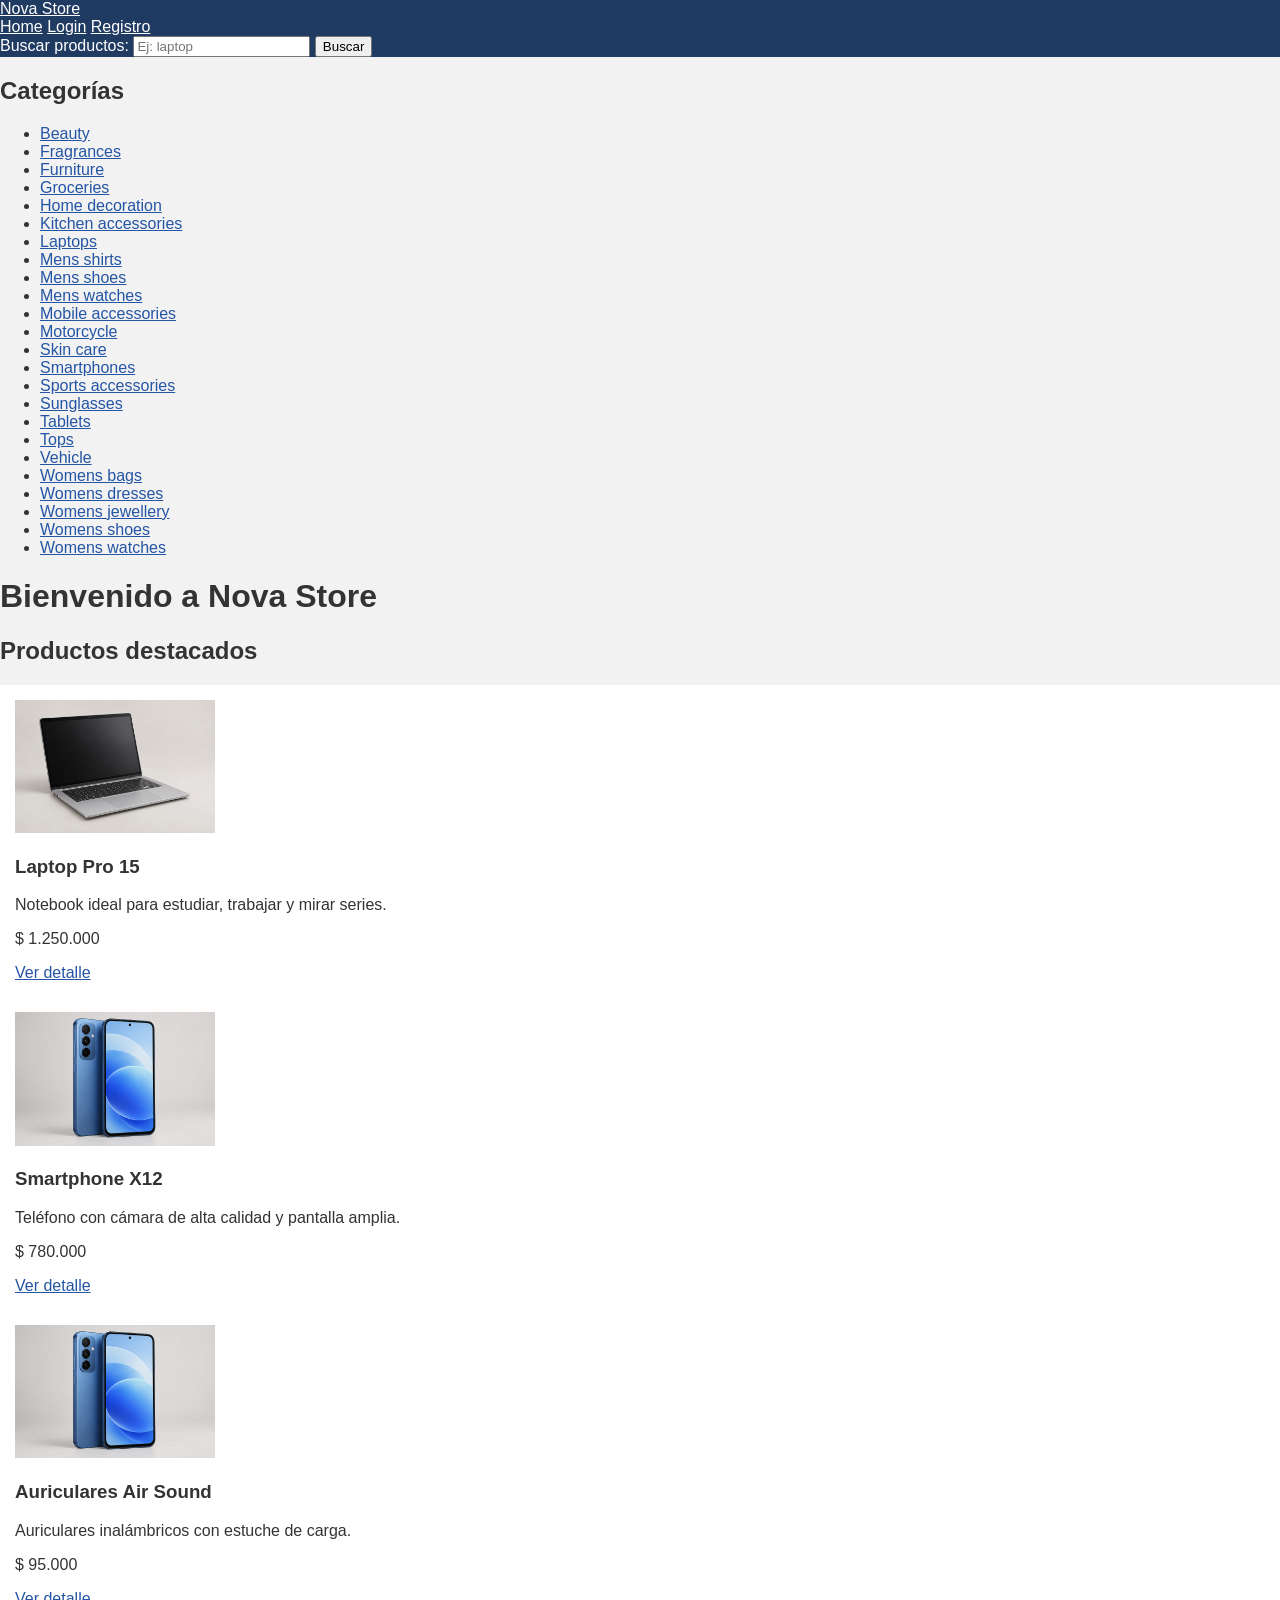
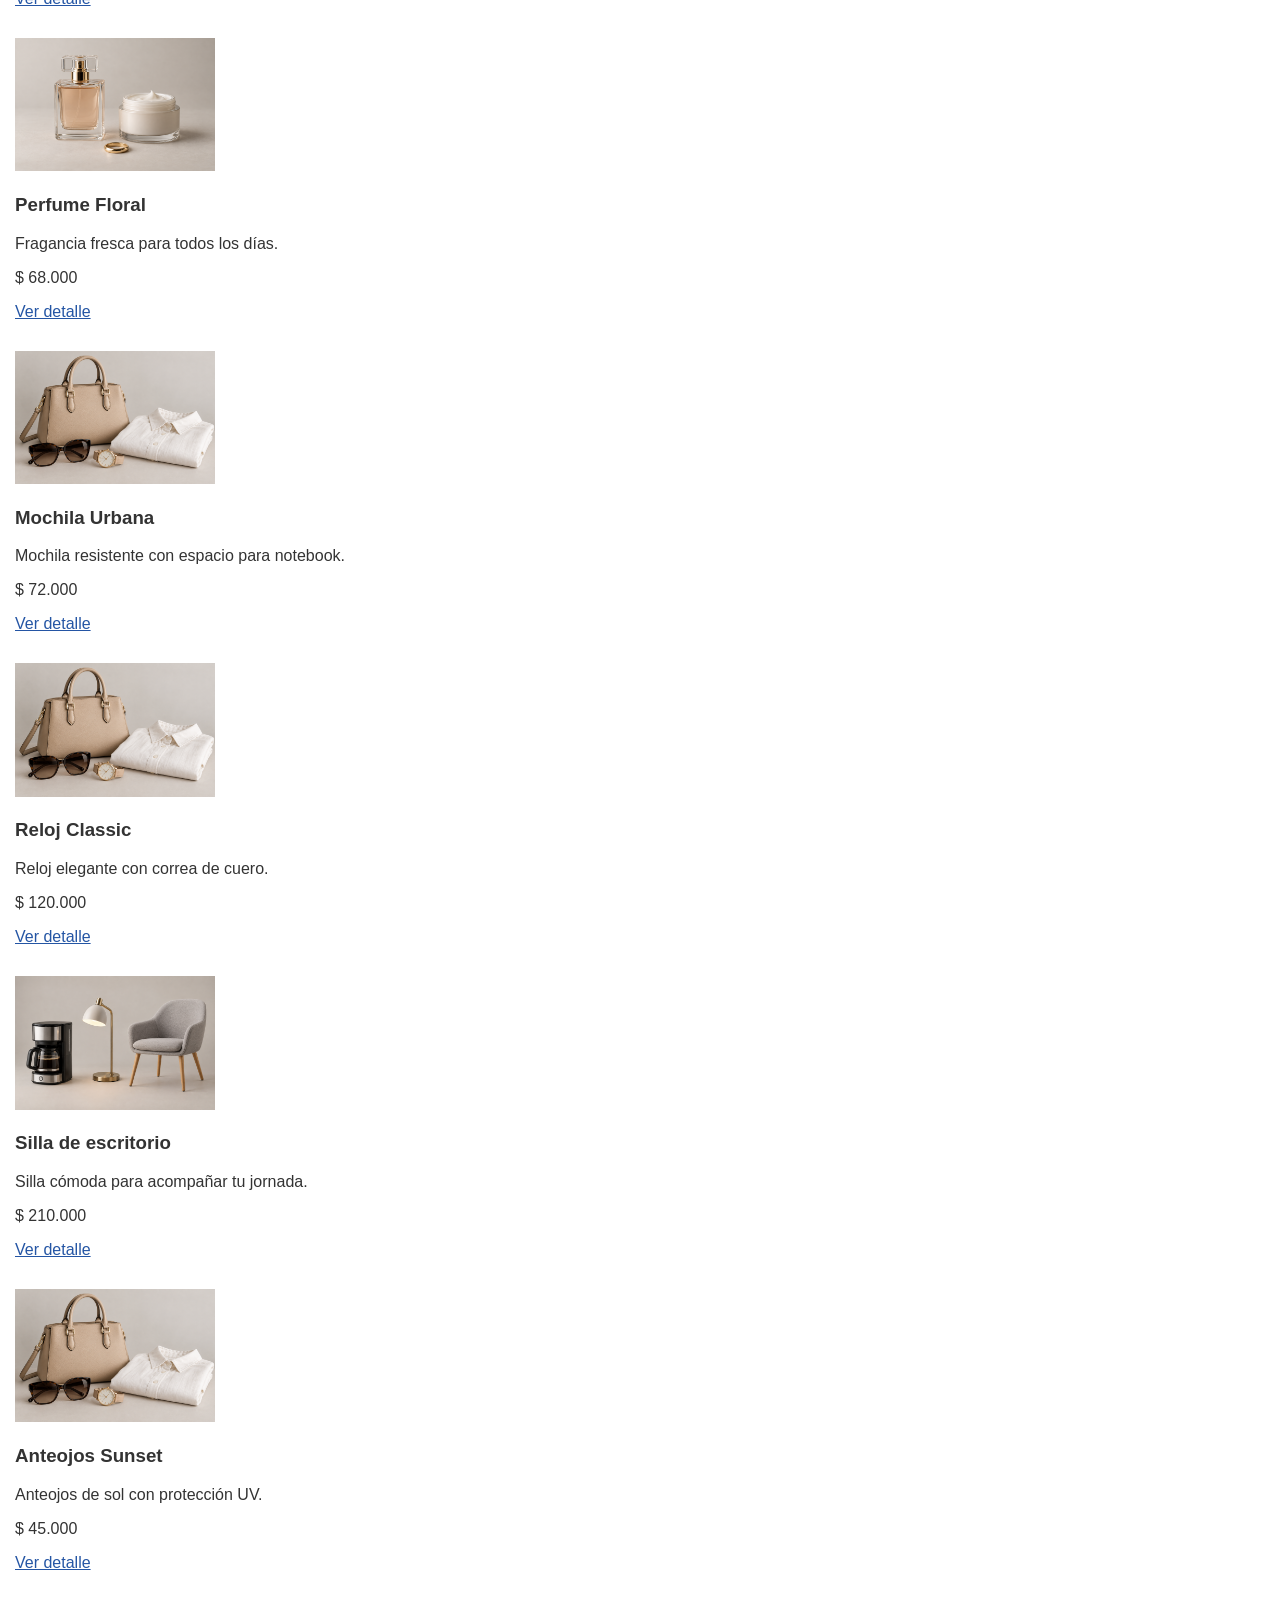
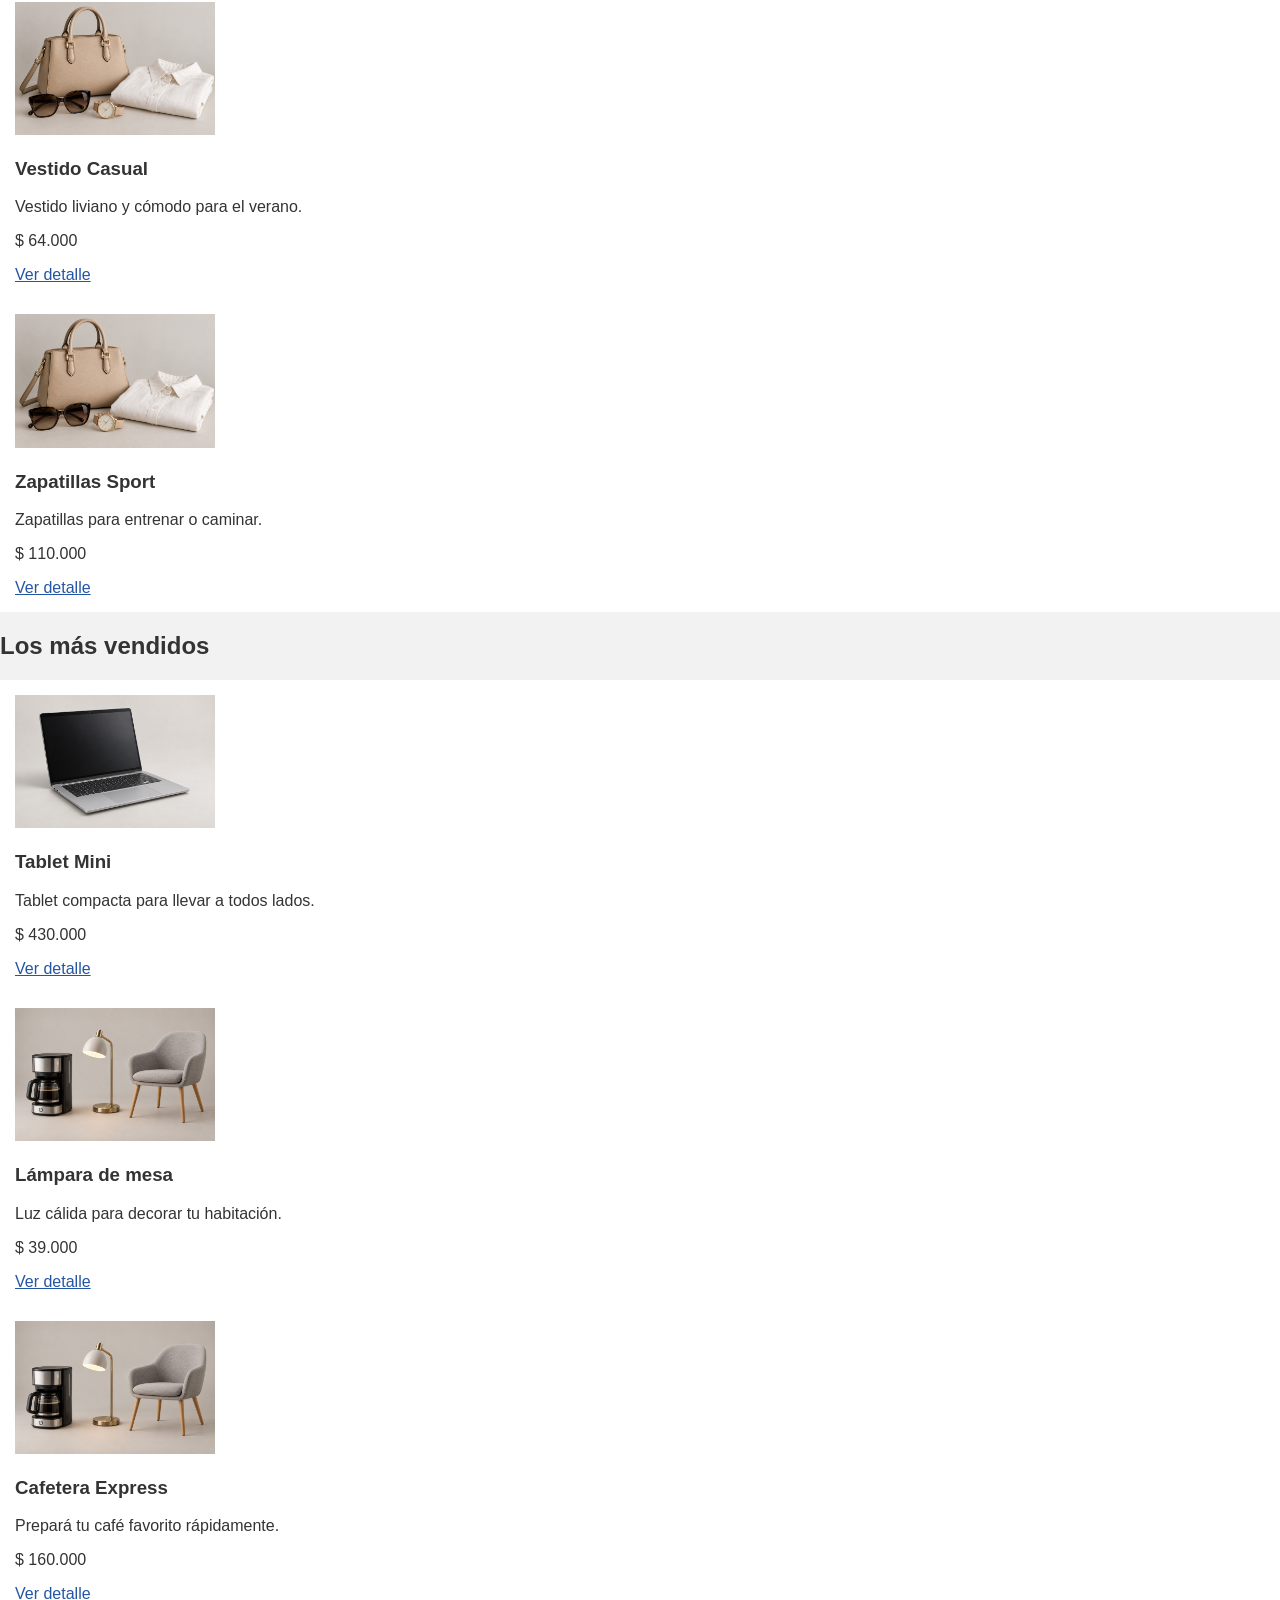
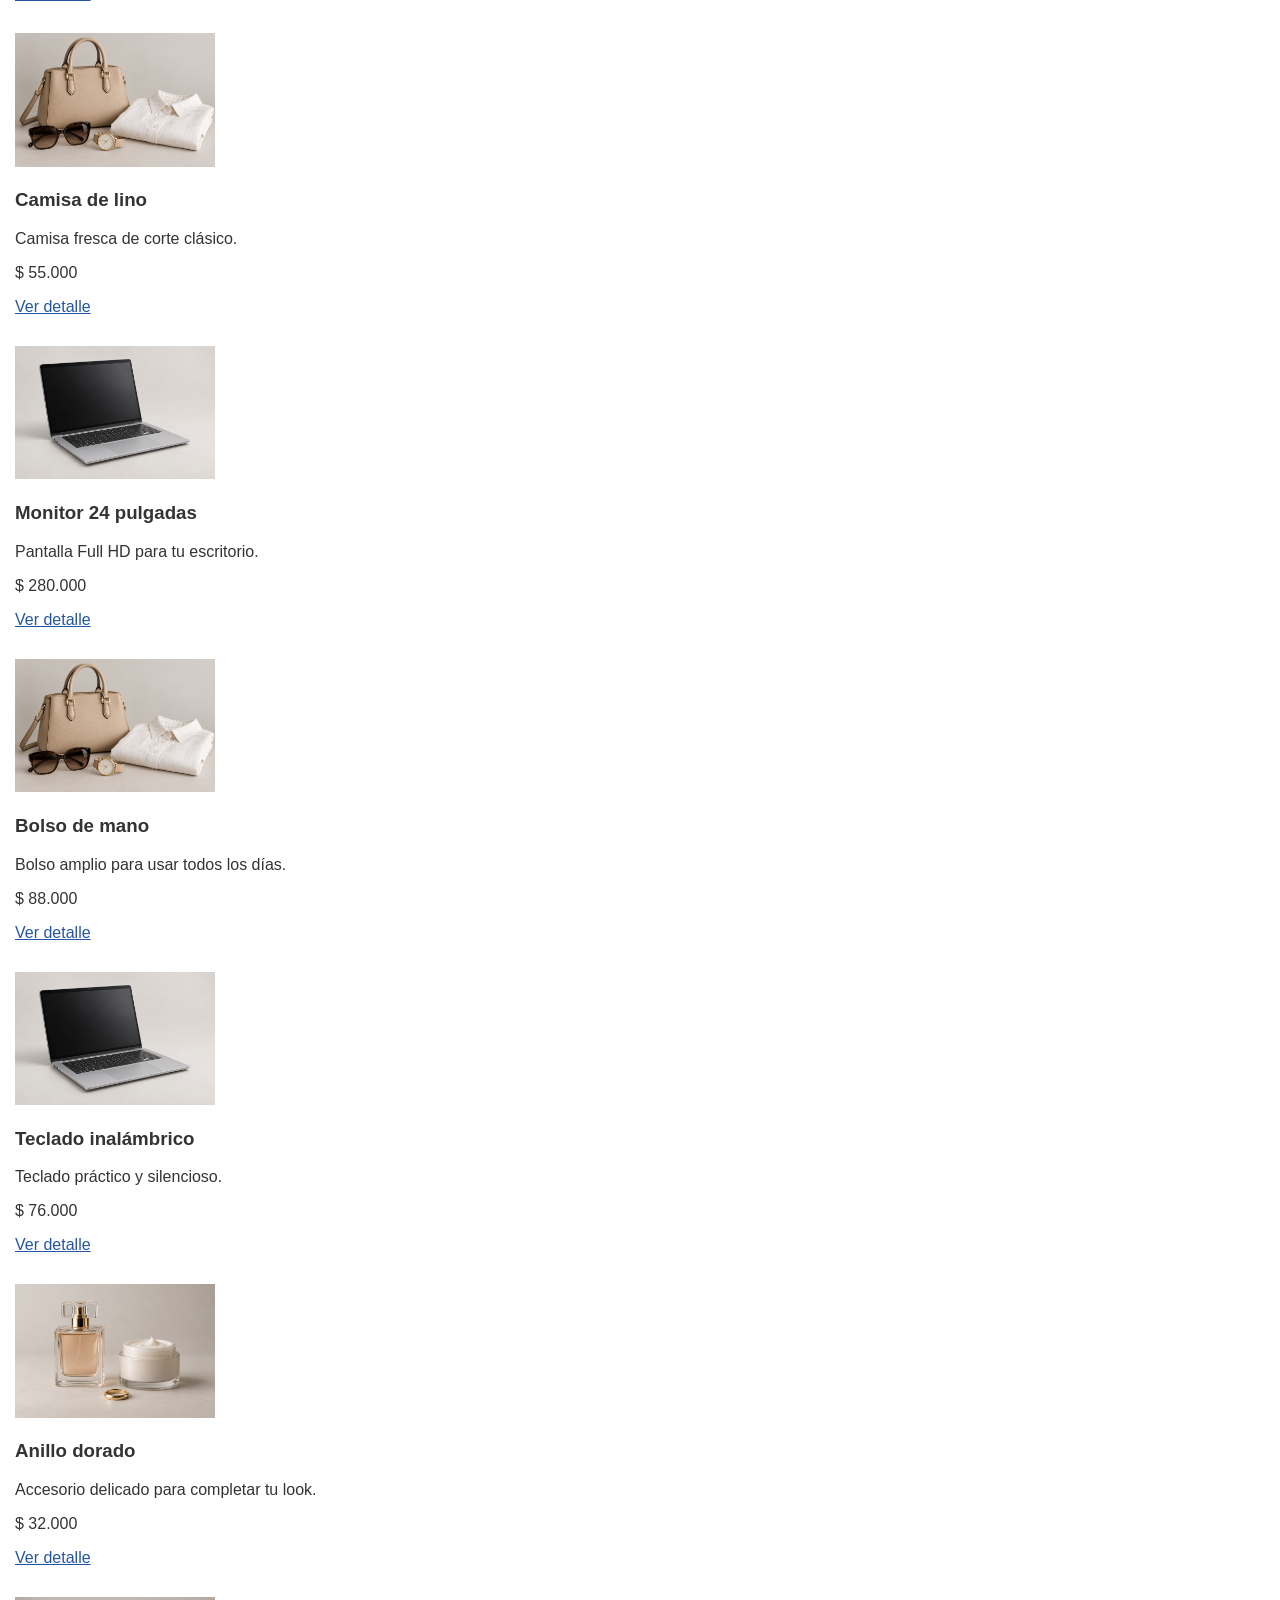
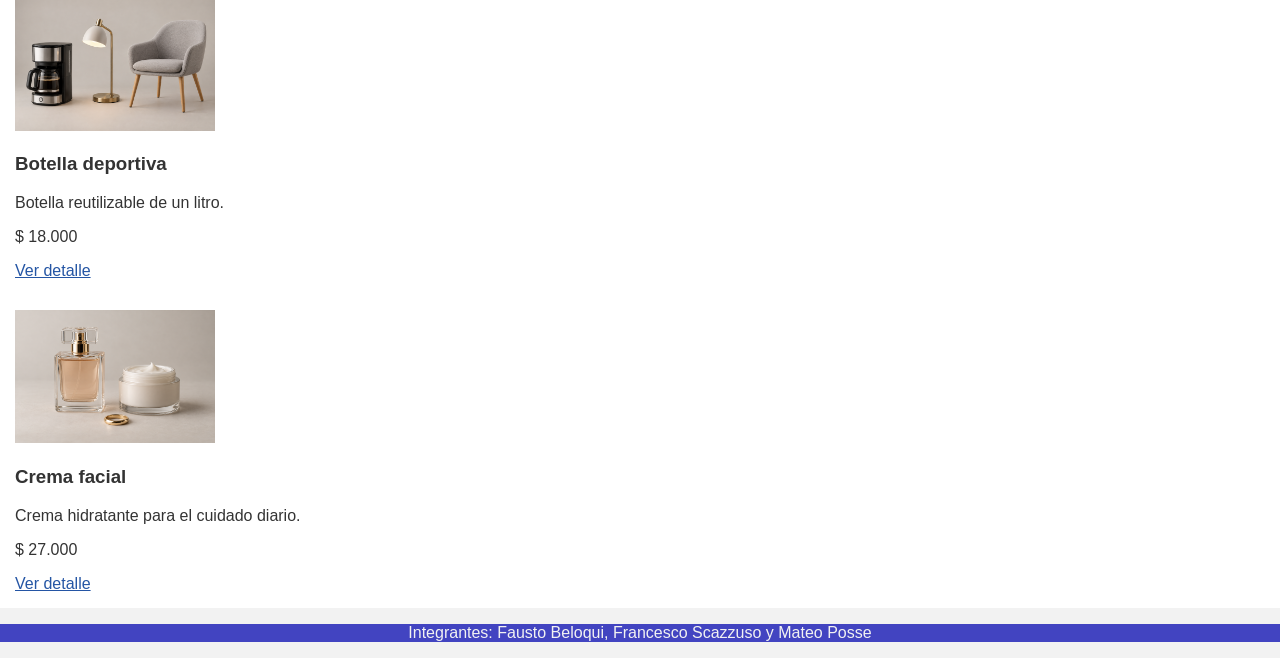
==== WEB/index.html @ adc484f3 "Arregle los footer que estaban mal redactados" ====
<!DOCTYPE html>
<html lang="es">

<head>
    <meta charset="UTF-8">
    <meta name="viewport" content="width=device-width, initial-scale=1.0">
    <link rel="stylesheet" href="../style.css">
    <title>Nova Store - Inicio</title>
</head>

<body>
    <header>
        <a href="index.html">Nova Store</a>

        <nav>
            <a href="index.html">Home</a>
            <a href="login.html">Login</a>
            <a href="register.html">Registro</a>
        </nav>

        <form action="search-results.html" method="get">
            <label for="buscador">Buscar productos:</label>
            <input type="text" id="buscador" name="busqueda" placeholder="Ej: laptop">
            <button type="submit">Buscar</button>
        </form>
    </header>

    <nav>
        <h2>Categorías</h2>
        <ul>
            <li><a href="category.html">Beauty</a></li>
            <li><a href="category.html">Fragrances</a></li>
            <li><a href="category.html">Furniture</a></li>
            <li><a href="category.html">Groceries</a></li>
            <li><a href="category.html">Home decoration</a></li>
            <li><a href="category.html">Kitchen accessories</a></li>
            <li><a href="category.html">Laptops</a></li>
            <li><a href="category.html">Mens shirts</a></li>
            <li><a href="category.html">Mens shoes</a></li>
            <li><a href="category.html">Mens watches</a></li>
            <li><a href="category.html">Mobile accessories</a></li>
            <li><a href="category.html">Motorcycle</a></li>
            <li><a href="category.html">Skin care</a></li>
            <li><a href="category.html">Smartphones</a></li>
            <li><a href="category.html">Sports accessories</a></li>
            <li><a href="category.html">Sunglasses</a></li>
            <li><a href="category.html">Tablets</a></li>
            <li><a href="category.html">Tops</a></li>
            <li><a href="category.html">Vehicle</a></li>
            <li><a href="category.html">Womens bags</a></li>
            <li><a href="category.html">Womens dresses</a></li>
            <li><a href="category.html">Womens jewellery</a></li>
            <li><a href="category.html">Womens shoes</a></li>
            <li><a href="category.html">Womens watches</a></li>
        </ul>
    </nav>

    <main>
        <h1>Bienvenido a Nova Store</h1>

        <section class="productos">
            <h2>Productos destacados</h2>

            <article>
                <img src="images/laptop.png" alt="Laptop plateada">
                <h3>Laptop Pro 15</h3>
                <p>Notebook ideal para estudiar, trabajar y mirar series.</p>
                <p>$ 1.250.000</p>
                <a href="product.html">Ver detalle</a>
            </article>
            <article>
                <img src="images/smartphone.png" alt="Smartphone azul">
                <h3>Smartphone X12</h3>
                <p>Teléfono con cámara de alta calidad y pantalla amplia.</p>
                <p>$ 780.000</p>
                <a href="product.html">Ver detalle</a>
            </article>
            <article>
                <img src="images/smartphone.png" alt="Auriculares inalámbricos">
                <h3>Auriculares Air Sound</h3>
                <p>Auriculares inalámbricos con estuche de carga.</p>
                <p>$ 95.000</p>
                <a href="product.html">Ver detalle</a>
            </article>
            <article>
                <img src="images/belleza.png" alt="Frasco de perfume">
                <h3>Perfume Floral</h3>
                <p>Fragancia fresca para todos los días.</p>
                <p>$ 68.000</p>
                <a href="product.html">Ver detalle</a>
            </article>
            <article>
                <img src="images/moda.png" alt="Mochila verde">
                <h3>Mochila Urbana</h3>
                <p>Mochila resistente con espacio para notebook.</p>
                <p>$ 72.000</p>
                <a href="product.html">Ver detalle</a>
            </article>
            <article>
                <img src="images/moda.png" alt="Reloj de pulsera">
                <h3>Reloj Classic</h3>
                <p>Reloj elegante con correa de cuero.</p>
                <p>$ 120.000</p>
                <a href="product.html">Ver detalle</a>
            </article>
            <article>
                <img src="images/hogar.png" alt="Silla de escritorio">
                <h3>Silla de escritorio</h3>
                <p>Silla cómoda para acompañar tu jornada.</p>
                <p>$ 210.000</p>
                <a href="product.html">Ver detalle</a>
            </article>
            <article>
                <img src="images/moda.png" alt="Anteojos de sol">
                <h3>Anteojos Sunset</h3>
                <p>Anteojos de sol con protección UV.</p>
                <p>$ 45.000</p>
                <a href="product.html">Ver detalle</a>
            </article>
            <article>
                <img src="images/moda.png" alt="Vestido violeta">
                <h3>Vestido Casual</h3>
                <p>Vestido liviano y cómodo para el verano.</p>
                <p>$ 64.000</p>
                <a href="product.html">Ver detalle</a>
            </article>
            <article>
                <img src="images/moda.png" alt="Zapatillas deportivas">
                <h3>Zapatillas Sport</h3>
                <p>Zapatillas para entrenar o caminar.</p>
                <p>$ 110.000</p>
                <a href="product.html">Ver detalle</a>
            </article>
        </section>

        <section class="productos">
            <h2>Los más vendidos</h2>

            <article><img src="images/laptop.png" alt="Tablet">
                <h3>Tablet Mini</h3>
                <p>Tablet compacta para llevar a todos lados.</p>
                <p>$ 430.000</p><a href="product.html">Ver detalle</a>
            </article>
            <article><img src="images/hogar.png" alt="Lámpara">
                <h3>Lámpara de mesa</h3>
                <p>Luz cálida para decorar tu habitación.</p>
                <p>$ 39.000</p><a href="product.html">Ver detalle</a>
            </article>
            <article><img src="images/hogar.png" alt="Cafetera">
                <h3>Cafetera Express</h3>
                <p>Prepará tu café favorito rápidamente.</p>
                <p>$ 160.000</p><a href="product.html">Ver detalle</a>
            </article>
            <article><img src="images/moda.png" alt="Camisa">
                <h3>Camisa de lino</h3>
                <p>Camisa fresca de corte clásico.</p>
                <p>$ 55.000</p><a href="product.html">Ver detalle</a>
            </article>
            <article><img src="images/laptop.png" alt="Monitor">
                <h3>Monitor 24 pulgadas</h3>
                <p>Pantalla Full HD para tu escritorio.</p>
                <p>$ 280.000</p><a href="product.html">Ver detalle</a>
            </article>
            <article><img src="images/moda.png" alt="Bolso">
                <h3>Bolso de mano</h3>
                <p>Bolso amplio para usar todos los días.</p>
                <p>$ 88.000</p><a href="product.html">Ver detalle</a>
            </article>
            <article><img src="images/laptop.png" alt="Teclado">
                <h3>Teclado inalámbrico</h3>
                <p>Teclado práctico y silencioso.</p>
                <p>$ 76.000</p><a href="product.html">Ver detalle</a>
            </article>
            <article><img src="images/belleza.png" alt="Anillo">
                <h3>Anillo dorado</h3>
                <p>Accesorio delicado para completar tu look.</p>
                <p>$ 32.000</p><a href="product.html">Ver detalle</a>
            </article>
            <article><img src="images/hogar.png" alt="Botella deportiva">
                <h3>Botella deportiva</h3>
                <p>Botella reutilizable de un litro.</p>
                <p>$ 18.000</p><a href="product.html">Ver detalle</a>
            </article>
            <article><img src="images/belleza.png" alt="Crema facial">
                <h3>Crema facial</h3>
                <p>Crema hidratante para el cuidado diario.</p>
                <p>$ 27.000</p><a href="product.html">Ver detalle</a>
            </article>
        </section>
    </main>

    <footer>
        <p>Integrantes: Fausto Beloqui, Francesco Scazzuso y Mateo Posse</p>
    </footer>
</body>

</html>
---- style.css ----
body {
    font-family: Arial, sans-serif;
    background-color: #f2f2f2;
    color: #333;
    margin: 0;
}


header {
    background-color: #203b62;
    color: white;
}

header a {
    color: white;
}

a {
    color: #2455a4;
}


article {
    background-color: white;
    padding: 15px;
}

img {
    width: 200px;
    max-width: 100%;
}


footer {
    background-color: #4244c1;
    text-align: center;
    color: #f2f2f2;
}
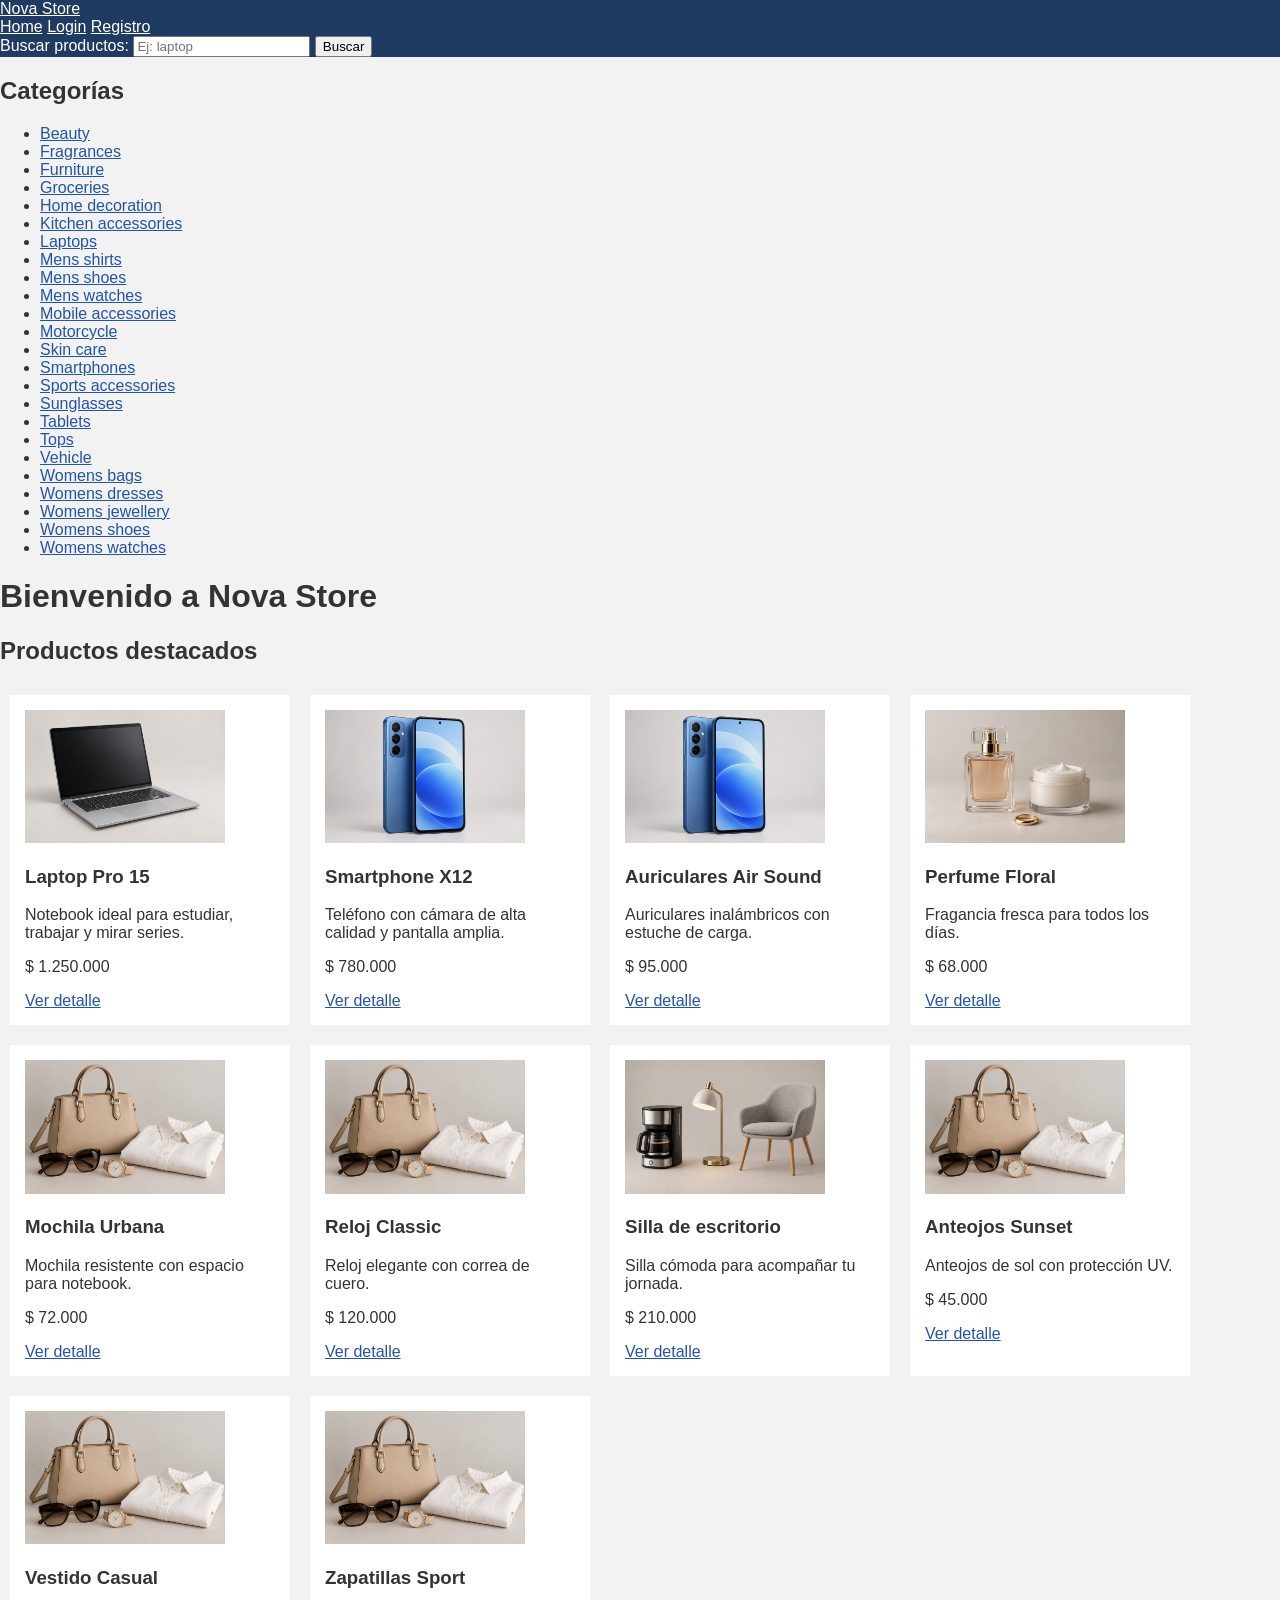
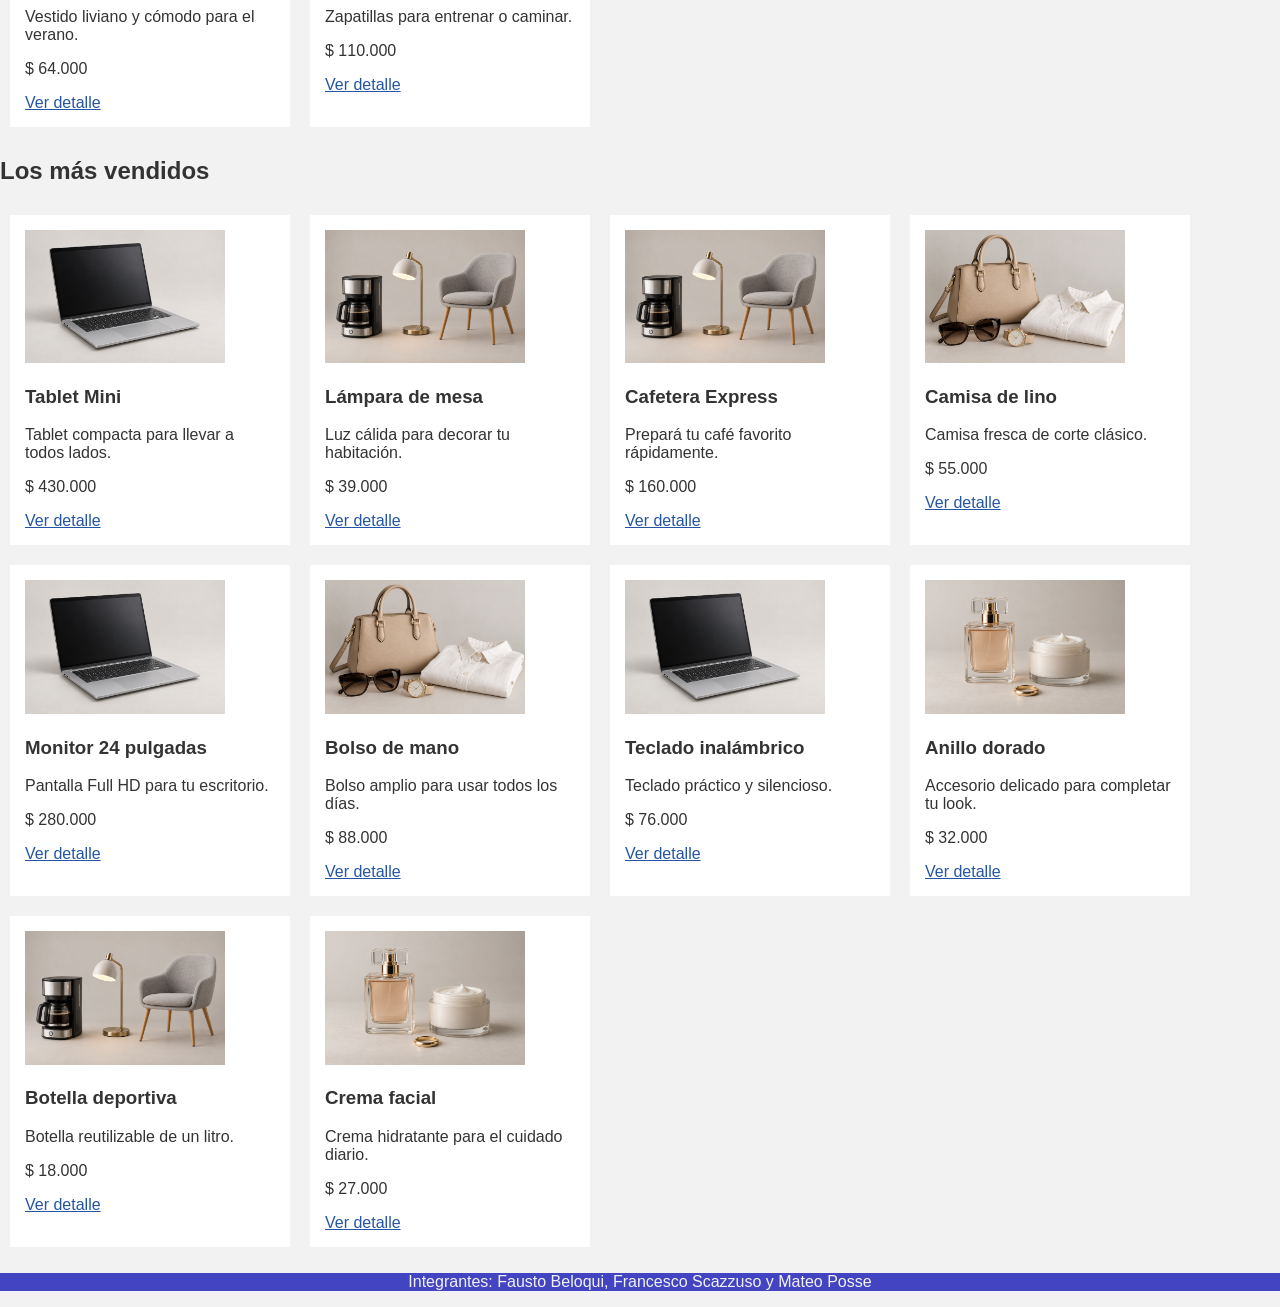
==== commit 278e1ae5: "Muevo los titulos afuera de las cajas" ====
--- a/WEB/index.html
+++ b/WEB/index.html
@@ -58,9 +58,8 @@
     <main>
         <h1>Bienvenido a Nova Store</h1>
 
+        <h2>Productos destacados</h2>
         <section class="productos">
-            <h2>Productos destacados</h2>
-
             <article>
                 <img src="images/laptop.png" alt="Laptop plateada">
                 <h3>Laptop Pro 15</h3>
@@ -133,9 +132,8 @@
             </article>
         </section>
 
+        <h2>Los más vendidos</h2>
         <section class="productos">
-            <h2>Los más vendidos</h2>
-
             <article><img src="images/laptop.png" alt="Tablet">
                 <h3>Tablet Mini</h3>
                 <p>Tablet compacta para llevar a todos lados.</p>
--- a/style.css
+++ b/style.css
@@ -37,3 +37,14 @@
     text-align: center;
     color: #f2f2f2;
 }
+
+.productos {
+    display: flex;
+    flex-wrap: wrap;
+}
+
+.productos article {
+    width: 250px;
+    margin: 10px;
+    padding: 15px;
+}
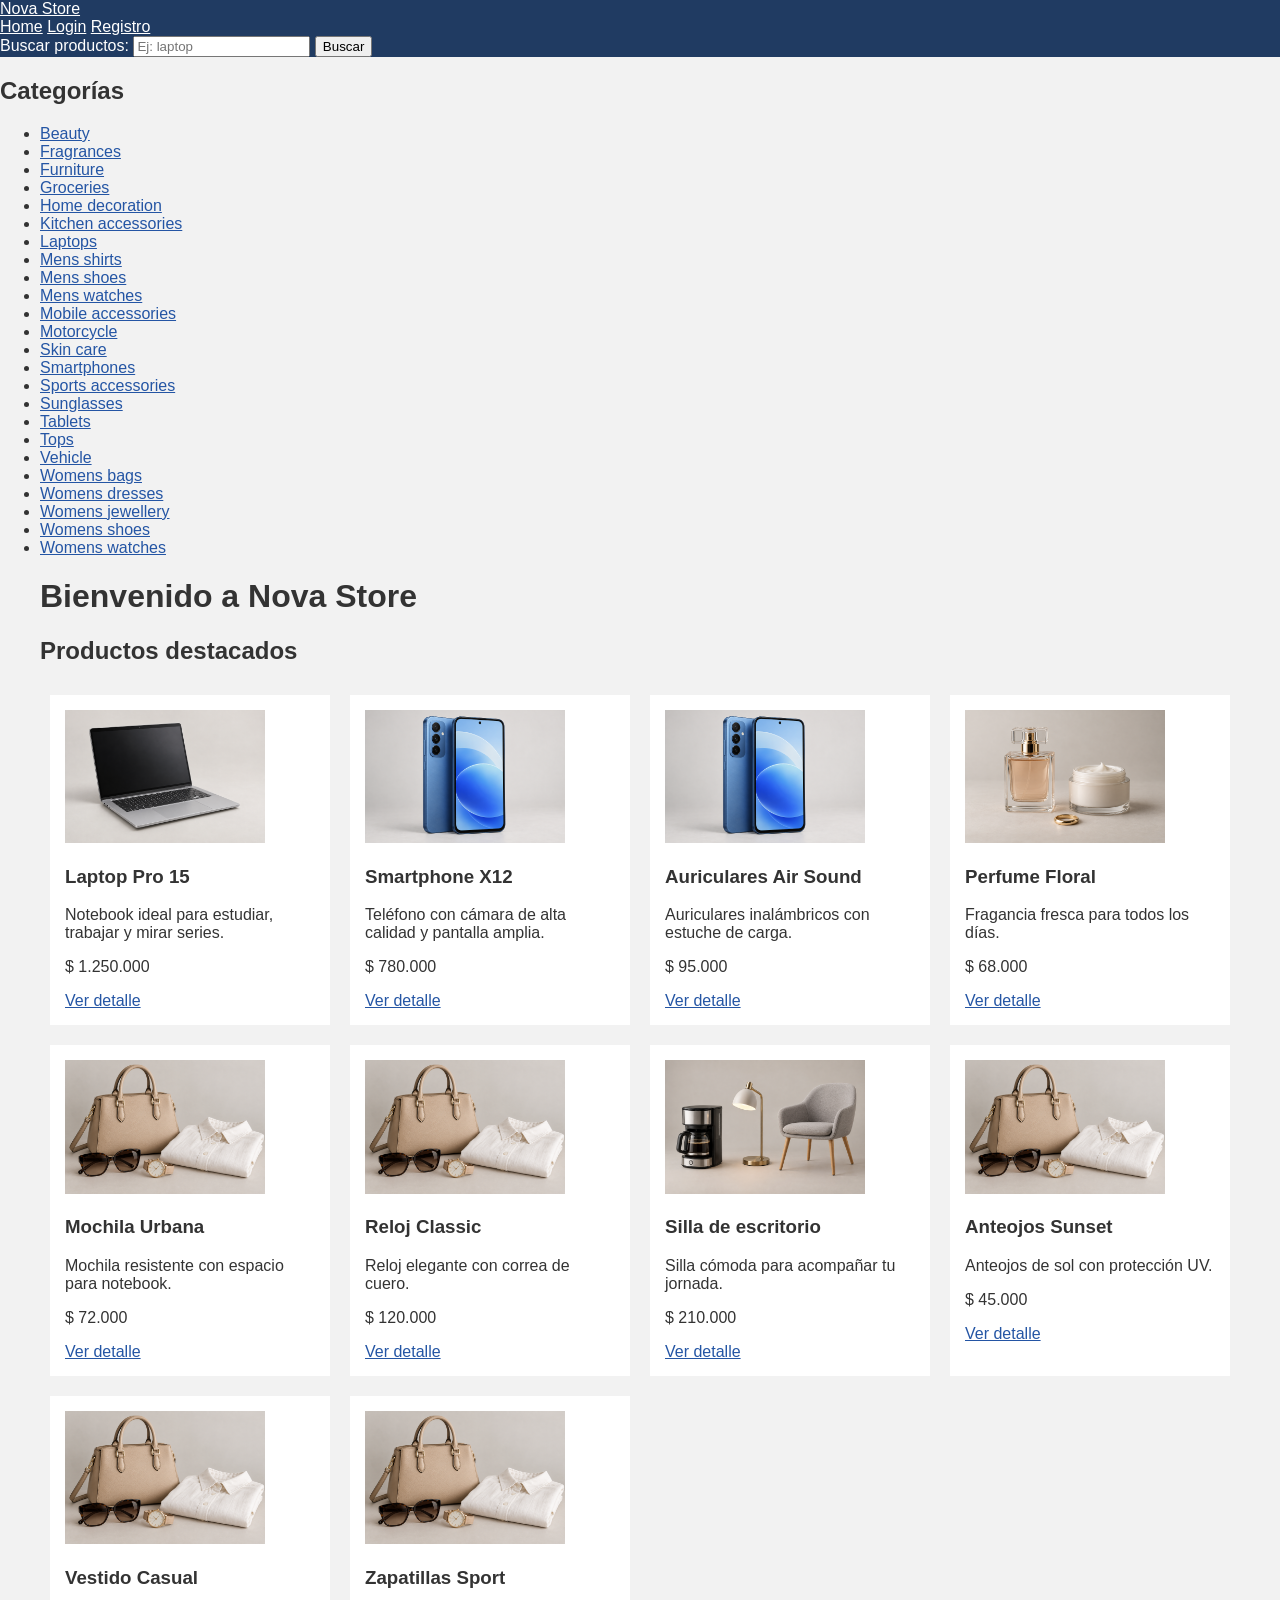
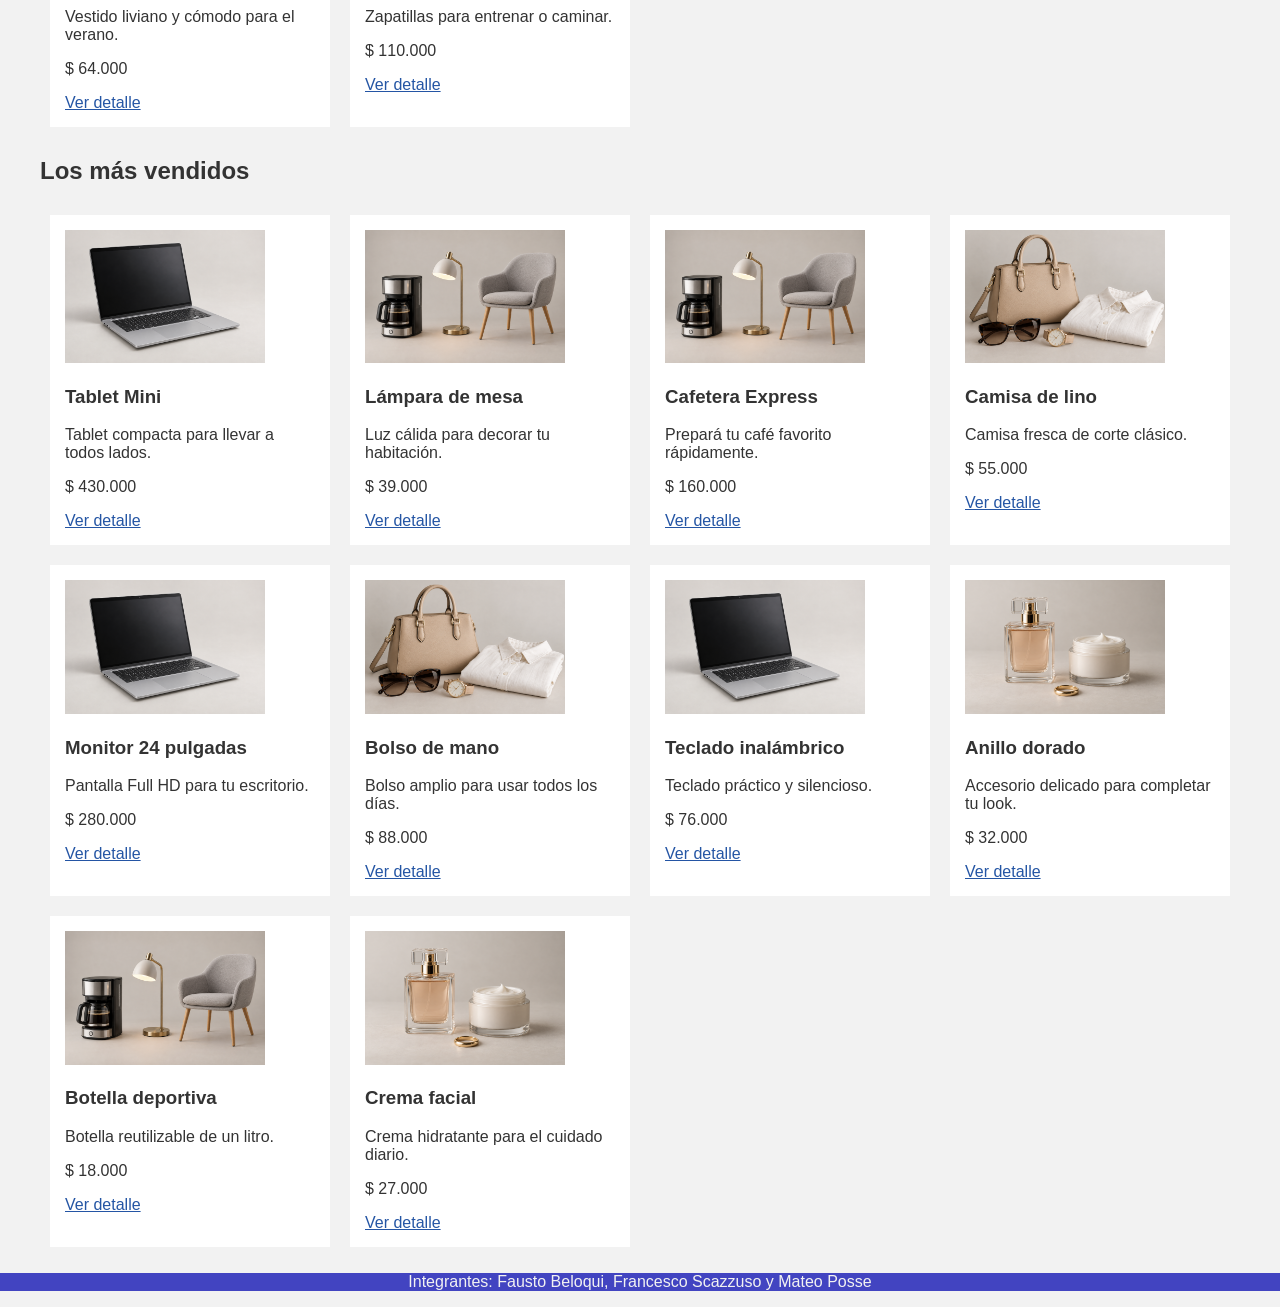
==== commit c51e3fcb: "Actualizo estilos y contenido de la tienda" ====
--- a/WEB/index.html
+++ b/WEB/index.html
@@ -4,7 +4,7 @@
 <head>
     <meta charset="UTF-8">
     <meta name="viewport" content="width=device-width, initial-scale=1.0">
-    <link rel="stylesheet" href="../style.css">
+    <link rel="stylesheet" href="style.css">
     <title>Nova Store - Inicio</title>
 </head>
 
@@ -192,4 +192,4 @@
     </footer>
 </body>
 
-</html>+</html>
--- a/WEB/style.css
+++ b/WEB/style.css
@@ -0,0 +1,55 @@
+
+body {
+    font-family: Arial, sans-serif;
+    background-color: #f2f2f2;
+    color: #333;
+    margin: 0;
+}
+
+
+header {
+    background-color: #203b62;
+    color: white;
+}
+
+header a {
+    color: white;
+}
+
+a {
+    color: #2455a4;
+}
+
+
+article {
+    background-color: white;
+    padding: 15px;
+}
+
+img {
+    width: 200px;
+    max-width: 100%;
+}
+
+
+footer {
+    background-color: #4244c1;
+    text-align: center;
+    color: #f2f2f2;
+}
+
+.productos {
+    display: flex;
+    flex-wrap: wrap;
+}
+
+.productos article {
+    width: 250px;
+    margin: 10px;
+    padding: 15px;
+}
+
+main {
+    width: 1200px;
+    margin: auto;
+}
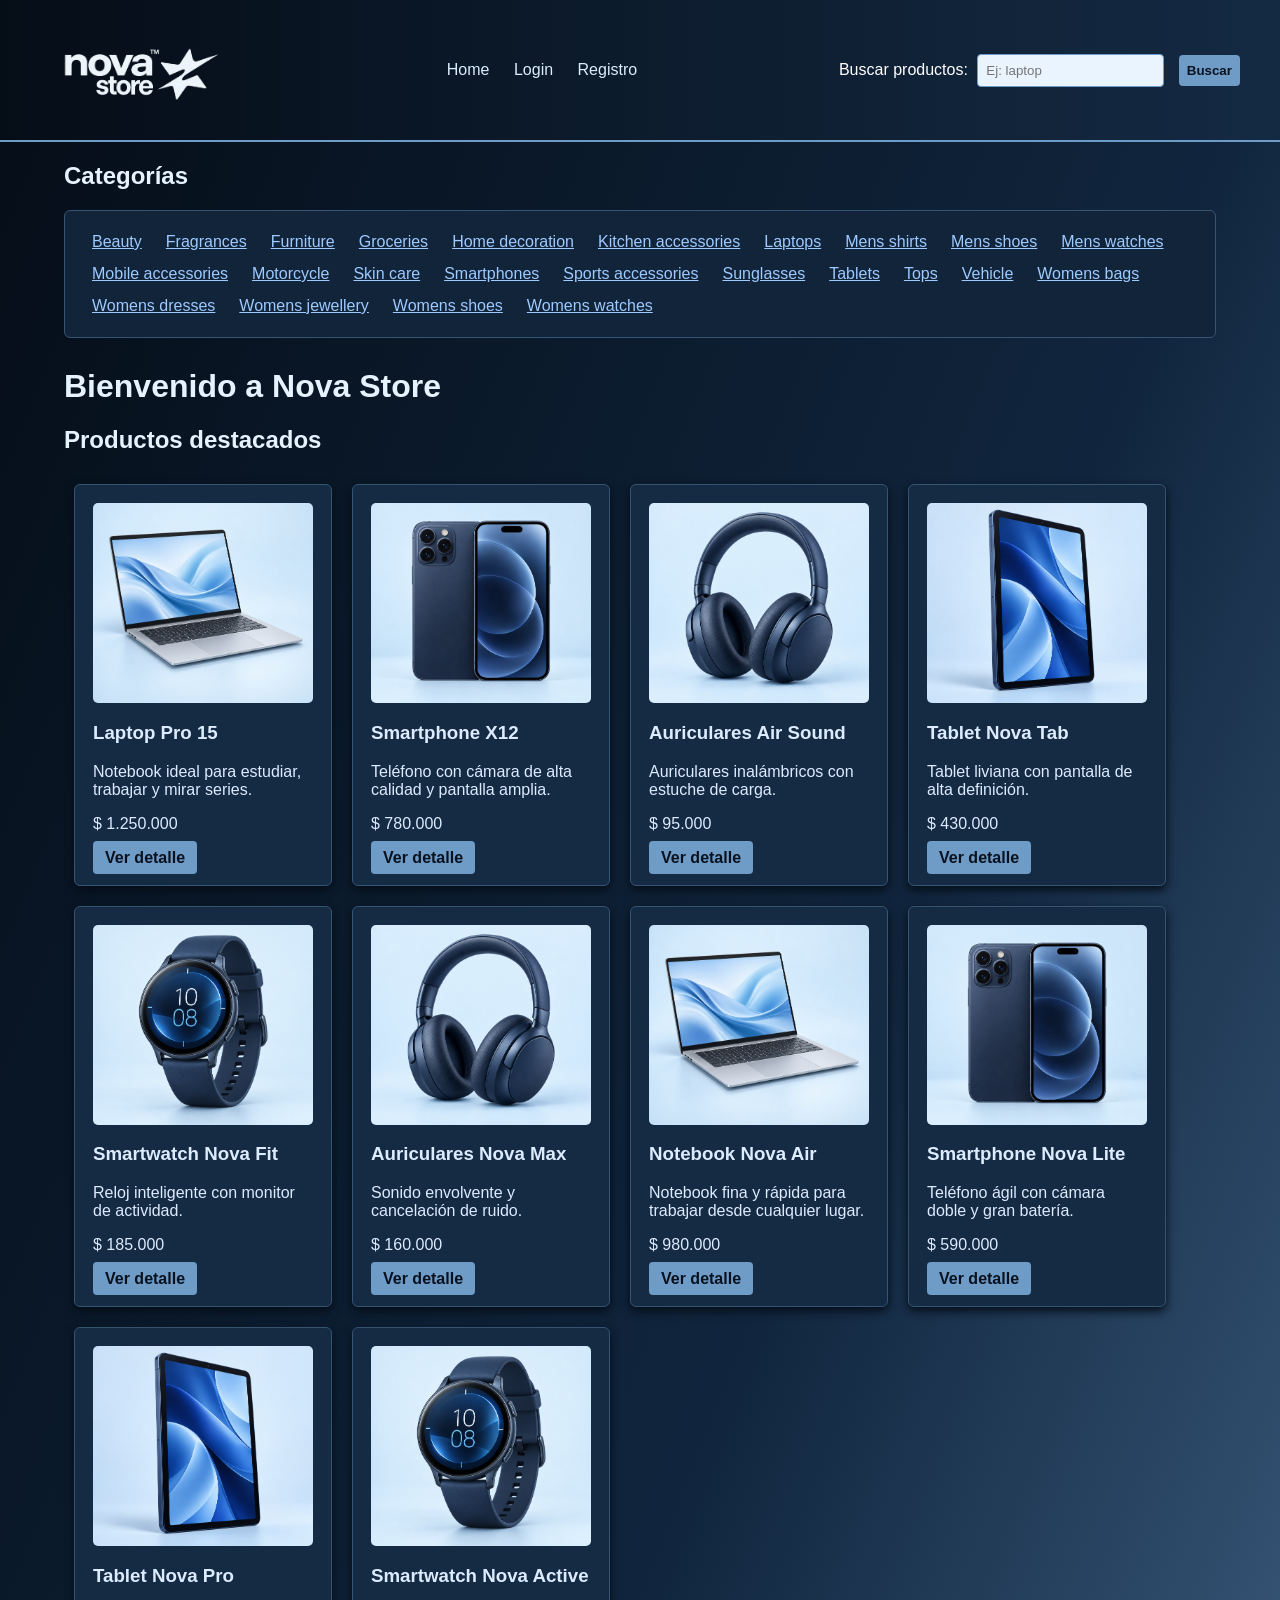
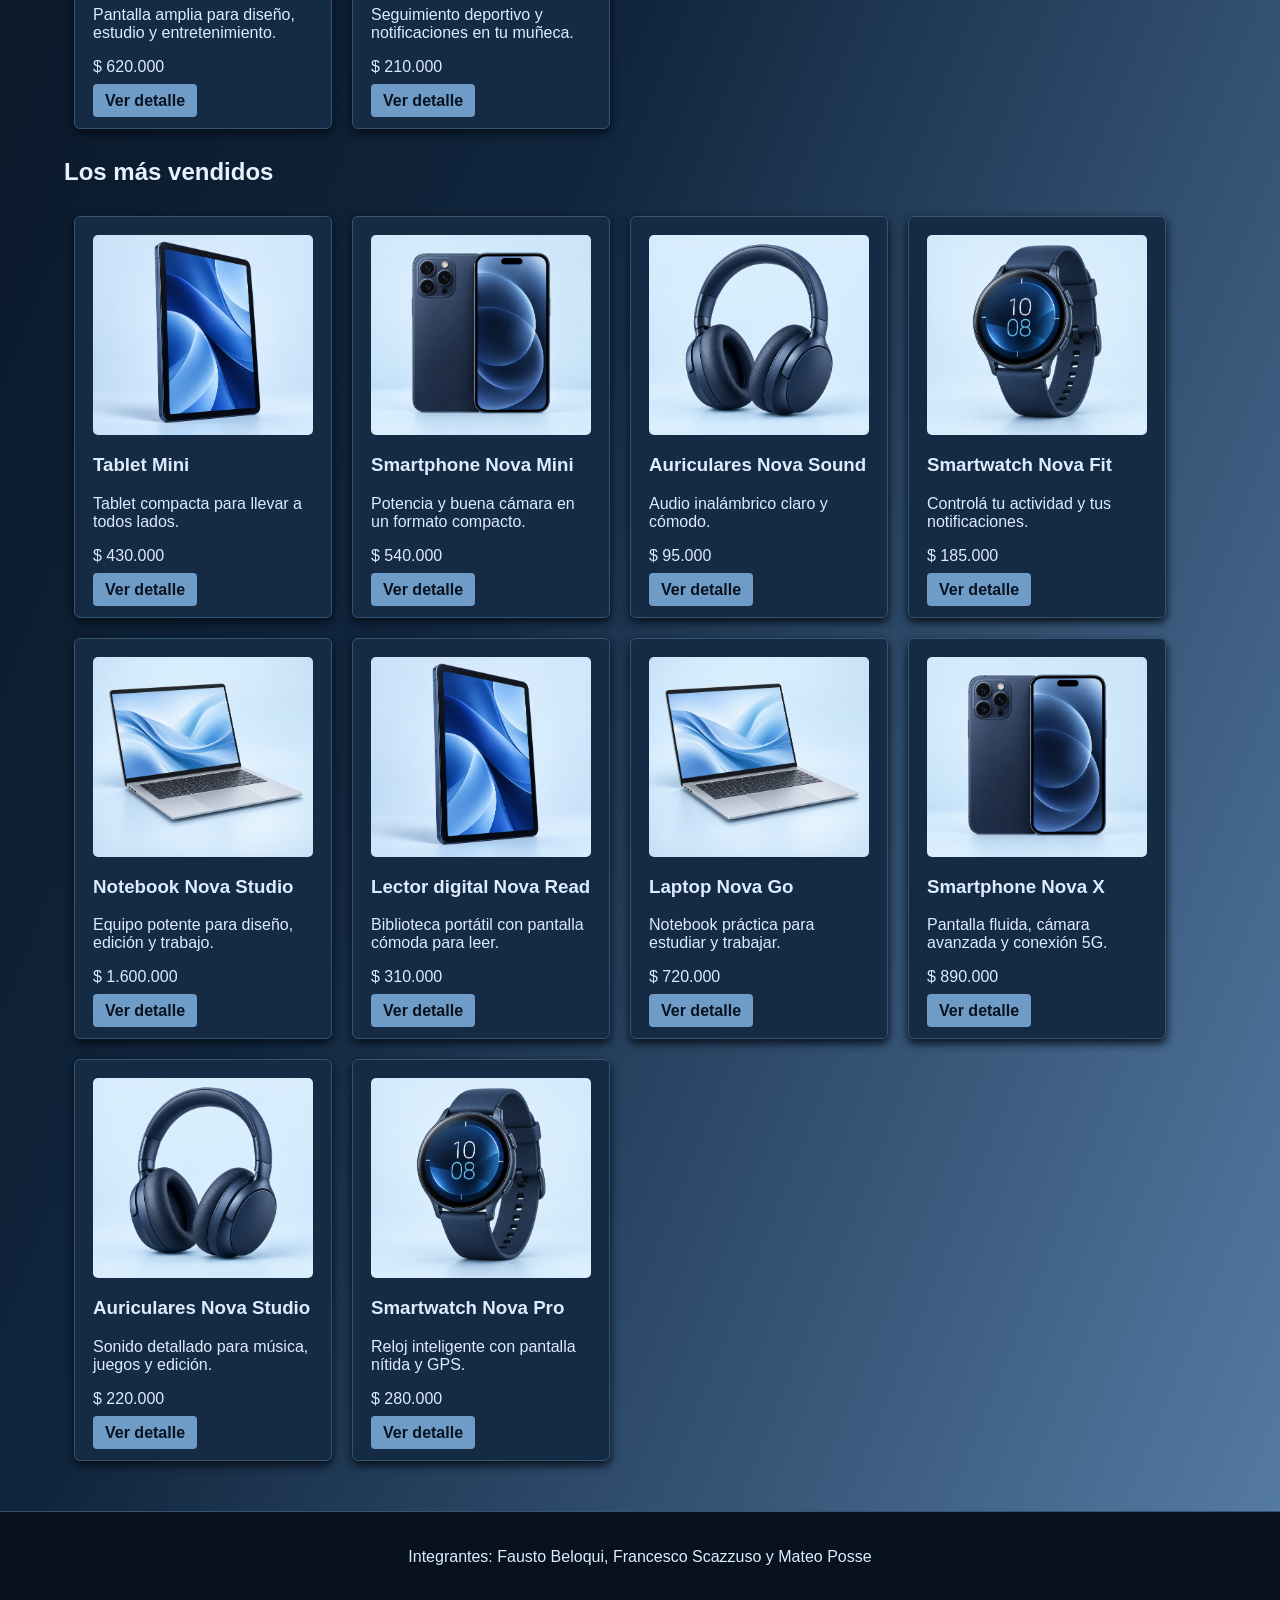
==== commit 02baaaa1: "Nova Store" ====
--- a/WEB/index.html
+++ b/WEB/index.html
@@ -61,128 +61,128 @@
         <h2>Productos destacados</h2>
         <section class="productos">
             <article>
-                <img src="images/laptop.png" alt="Laptop plateada">
+                <img src="images/laptop-nova.png" alt="Laptop plateada">
                 <h3>Laptop Pro 15</h3>
                 <p>Notebook ideal para estudiar, trabajar y mirar series.</p>
                 <p>$ 1.250.000</p>
                 <a href="product.html">Ver detalle</a>
             </article>
             <article>
-                <img src="images/smartphone.png" alt="Smartphone azul">
+                <img src="images/smartphone-nova.png" alt="Smartphone azul">
                 <h3>Smartphone X12</h3>
                 <p>Teléfono con cámara de alta calidad y pantalla amplia.</p>
                 <p>$ 780.000</p>
                 <a href="product.html">Ver detalle</a>
             </article>
             <article>
-                <img src="images/smartphone.png" alt="Auriculares inalámbricos">
+                <img src="images/auriculares-nova.png" alt="Auriculares inalámbricos">
                 <h3>Auriculares Air Sound</h3>
                 <p>Auriculares inalámbricos con estuche de carga.</p>
                 <p>$ 95.000</p>
                 <a href="product.html">Ver detalle</a>
             </article>
             <article>
-                <img src="images/belleza.png" alt="Frasco de perfume">
-                <h3>Perfume Floral</h3>
-                <p>Fragancia fresca para todos los días.</p>
-                <p>$ 68.000</p>
+                <img src="images/tablet-nova.png" alt="Tablet Nova Tab">
+                <h3>Tablet Nova Tab</h3>
+                <p>Tablet liviana con pantalla de alta definición.</p>
+                <p>$ 430.000</p>
                 <a href="product.html">Ver detalle</a>
             </article>
             <article>
-                <img src="images/moda.png" alt="Mochila verde">
-                <h3>Mochila Urbana</h3>
-                <p>Mochila resistente con espacio para notebook.</p>
-                <p>$ 72.000</p>
+                <img src="images/smartwatch-nova.png" alt="Smartwatch Nova Fit">
+                <h3>Smartwatch Nova Fit</h3>
+                <p>Reloj inteligente con monitor de actividad.</p>
+                <p>$ 185.000</p>
                 <a href="product.html">Ver detalle</a>
             </article>
             <article>
-                <img src="images/moda.png" alt="Reloj de pulsera">
-                <h3>Reloj Classic</h3>
-                <p>Reloj elegante con correa de cuero.</p>
-                <p>$ 120.000</p>
+                <img src="images/auriculares-nova.png" alt="Auriculares Nova Max">
+                <h3>Auriculares Nova Max</h3>
+                <p>Sonido envolvente y cancelación de ruido.</p>
+                <p>$ 160.000</p>
                 <a href="product.html">Ver detalle</a>
             </article>
             <article>
-                <img src="images/hogar.png" alt="Silla de escritorio">
-                <h3>Silla de escritorio</h3>
-                <p>Silla cómoda para acompañar tu jornada.</p>
-                <p>$ 210.000</p>
+                <img src="images/laptop-nova.png" alt="Notebook Nova Air">
+                <h3>Notebook Nova Air</h3>
+                <p>Notebook fina y rápida para trabajar desde cualquier lugar.</p>
+                <p>$ 980.000</p>
                 <a href="product.html">Ver detalle</a>
             </article>
             <article>
-                <img src="images/moda.png" alt="Anteojos de sol">
-                <h3>Anteojos Sunset</h3>
-                <p>Anteojos de sol con protección UV.</p>
-                <p>$ 45.000</p>
+                <img src="images/smartphone-nova.png" alt="Smartphone Nova Lite">
+                <h3>Smartphone Nova Lite</h3>
+                <p>Teléfono ágil con cámara doble y gran batería.</p>
+                <p>$ 590.000</p>
                 <a href="product.html">Ver detalle</a>
             </article>
             <article>
-                <img src="images/moda.png" alt="Vestido violeta">
-                <h3>Vestido Casual</h3>
-                <p>Vestido liviano y cómodo para el verano.</p>
-                <p>$ 64.000</p>
+                <img src="images/tablet-nova.png" alt="Tablet Nova Pro">
+                <h3>Tablet Nova Pro</h3>
+                <p>Pantalla amplia para diseño, estudio y entretenimiento.</p>
+                <p>$ 620.000</p>
                 <a href="product.html">Ver detalle</a>
             </article>
             <article>
-                <img src="images/moda.png" alt="Zapatillas deportivas">
-                <h3>Zapatillas Sport</h3>
-                <p>Zapatillas para entrenar o caminar.</p>
-                <p>$ 110.000</p>
+                <img src="images/smartwatch-nova.png" alt="Smartwatch Nova Active">
+                <h3>Smartwatch Nova Active</h3>
+                <p>Seguimiento deportivo y notificaciones en tu muñeca.</p>
+                <p>$ 210.000</p>
                 <a href="product.html">Ver detalle</a>
             </article>
         </section>
 
         <h2>Los más vendidos</h2>
         <section class="productos">
-            <article><img src="images/laptop.png" alt="Tablet">
+            <article><img src="images/tablet-nova.png" alt="Tablet">
                 <h3>Tablet Mini</h3>
                 <p>Tablet compacta para llevar a todos lados.</p>
                 <p>$ 430.000</p><a href="product.html">Ver detalle</a>
             </article>
-            <article><img src="images/hogar.png" alt="Lámpara">
-                <h3>Lámpara de mesa</h3>
-                <p>Luz cálida para decorar tu habitación.</p>
-                <p>$ 39.000</p><a href="product.html">Ver detalle</a>
+            <article><img src="images/smartphone-nova.png" alt="Smartphone Nova Mini">
+                <h3>Smartphone Nova Mini</h3>
+                <p>Potencia y buena cámara en un formato compacto.</p>
+                <p>$ 540.000</p><a href="product.html">Ver detalle</a>
             </article>
-            <article><img src="images/hogar.png" alt="Cafetera">
-                <h3>Cafetera Express</h3>
-                <p>Prepará tu café favorito rápidamente.</p>
-                <p>$ 160.000</p><a href="product.html">Ver detalle</a>
+            <article><img src="images/auriculares-nova.png" alt="Auriculares Nova Sound">
+                <h3>Auriculares Nova Sound</h3>
+                <p>Audio inalámbrico claro y cómodo.</p>
+                <p>$ 95.000</p><a href="product.html">Ver detalle</a>
             </article>
-            <article><img src="images/moda.png" alt="Camisa">
-                <h3>Camisa de lino</h3>
-                <p>Camisa fresca de corte clásico.</p>
-                <p>$ 55.000</p><a href="product.html">Ver detalle</a>
+            <article><img src="images/smartwatch-nova.png" alt="Smartwatch Nova Fit">
+                <h3>Smartwatch Nova Fit</h3>
+                <p>Controlá tu actividad y tus notificaciones.</p>
+                <p>$ 185.000</p><a href="product.html">Ver detalle</a>
             </article>
-            <article><img src="images/laptop.png" alt="Monitor">
-                <h3>Monitor 24 pulgadas</h3>
-                <p>Pantalla Full HD para tu escritorio.</p>
+            <article><img src="images/laptop-nova.png" alt="Notebook Nova Studio">
+                <h3>Notebook Nova Studio</h3>
+                <p>Equipo potente para diseño, edición y trabajo.</p>
+                <p>$ 1.600.000</p><a href="product.html">Ver detalle</a>
+            </article>
+            <article><img src="images/tablet-nova.png" alt="Lector digital Nova Read">
+                <h3>Lector digital Nova Read</h3>
+                <p>Biblioteca portátil con pantalla cómoda para leer.</p>
+                <p>$ 310.000</p><a href="product.html">Ver detalle</a>
+            </article>
+            <article><img src="images/laptop-nova.png" alt="Laptop Nova Go">
+                <h3>Laptop Nova Go</h3>
+                <p>Notebook práctica para estudiar y trabajar.</p>
+                <p>$ 720.000</p><a href="product.html">Ver detalle</a>
+            </article>
+            <article><img src="images/smartphone-nova.png" alt="Smartphone Nova X">
+                <h3>Smartphone Nova X</h3>
+                <p>Pantalla fluida, cámara avanzada y conexión 5G.</p>
+                <p>$ 890.000</p><a href="product.html">Ver detalle</a>
+            </article>
+            <article><img src="images/auriculares-nova.png" alt="Auriculares Nova Studio">
+                <h3>Auriculares Nova Studio</h3>
+                <p>Sonido detallado para música, juegos y edición.</p>
+                <p>$ 220.000</p><a href="product.html">Ver detalle</a>
+            </article>
+            <article><img src="images/smartwatch-nova.png" alt="Smartwatch Nova Pro">
+                <h3>Smartwatch Nova Pro</h3>
+                <p>Reloj inteligente con pantalla nítida y GPS.</p>
                 <p>$ 280.000</p><a href="product.html">Ver detalle</a>
-            </article>
-            <article><img src="images/moda.png" alt="Bolso">
-                <h3>Bolso de mano</h3>
-                <p>Bolso amplio para usar todos los días.</p>
-                <p>$ 88.000</p><a href="product.html">Ver detalle</a>
-            </article>
-            <article><img src="images/laptop.png" alt="Teclado">
-                <h3>Teclado inalámbrico</h3>
-                <p>Teclado práctico y silencioso.</p>
-                <p>$ 76.000</p><a href="product.html">Ver detalle</a>
-            </article>
-            <article><img src="images/belleza.png" alt="Anillo">
-                <h3>Anillo dorado</h3>
-                <p>Accesorio delicado para completar tu look.</p>
-                <p>$ 32.000</p><a href="product.html">Ver detalle</a>
-            </article>
-            <article><img src="images/hogar.png" alt="Botella deportiva">
-                <h3>Botella deportiva</h3>
-                <p>Botella reutilizable de un litro.</p>
-                <p>$ 18.000</p><a href="product.html">Ver detalle</a>
-            </article>
-            <article><img src="images/belleza.png" alt="Crema facial">
-                <h3>Crema facial</h3>
-                <p>Crema hidratante para el cuidado diario.</p>
-                <p>$ 27.000</p><a href="product.html">Ver detalle</a>
             </article>
         </section>
     </main>
--- a/WEB/style.css
+++ b/WEB/style.css
@@ -1,42 +1,91 @@
 
 body {
     font-family: Arial, sans-serif;
-    background-color: #f2f2f2;
-    color: #333;
+    background-color: #0b1726;
+    background-image: linear-gradient(to bottom right, #050d17, #10253d, #567da6);
+    color: #dcecff;
     margin: 0;
+    min-height: 100vh;
 }
 
 
 header {
-    background-color: #203b62;
+    background-color: #08121f;
+    background-image: linear-gradient(to right, #050d17, #142a43);
+    color: white;
+    padding: 25px;
+    display: flex;
+    align-items: center;
+    justify-content: space-between;
+    flex-wrap: wrap;
+    border-bottom: 2px solid #6f9bc7;
+}
+
+header > a {
+    background-image: url("images/nova-store-logo.png");
+    background-size: contain;
+    background-repeat: no-repeat;
+    background-position: center;
+    display: block;
+    width: 230px;
+    height: 90px;
+    font-size: 0;
+}
+
+header nav {
+    padding: 10px;
+}
+
+header nav a {
+    color: #dcecff;
+    margin: 10px;
+    text-decoration: none;
+}
+
+header nav a:hover {
     color: white;
 }
 
-header a {
-    color: white;
+header form {
+    margin: 10px;
+}
+
+
+body > nav {
+    width: 90%;
+    max-width: 1200px;
+    margin: 20px auto;
+}
+
+body > nav ul {
+    background-color: #12243a;
+    padding: 15px;
+    border: 1px solid #345472;
+    border-radius: 6px;
+    list-style: none;
+    display: flex;
+    flex-wrap: wrap;
+}
+
+body > nav li {
+    margin: 7px 12px;
 }
 
 a {
-    color: #2455a4;
+    color: #9dcaff;
 }
 
 
-article {
-    background-color: white;
-    padding: 15px;
+main {
+    width: 90%;
+    max-width: 1200px;
+    margin: 30px auto;
 }
 
-img {
-    width: 200px;
-    max-width: 100%;
+h1, h2 {
+    color: #e6f3ff;
 }
 
-
-footer {
-    background-color: #4244c1;
-    text-align: center;
-    color: #f2f2f2;
-}
 
 .productos {
     display: flex;
@@ -44,12 +93,89 @@
 }
 
 .productos article {
-    width: 250px;
+    width: 220px;
     margin: 10px;
-    padding: 15px;
+    box-shadow: 0 4px 10px #050d17;
 }
 
-main {
-    width: 1200px;
+article {
+    background-color: #152a43;
+    padding: 18px;
+    margin-bottom: 15px;
+    border: 1px solid #345472;
+    border-radius: 6px;
+}
+
+article img {
+    width: 100%;
+    height: 200px;
+    object-fit: cover;
+    display: block;
     margin: auto;
+    background-color: #eaf4ff;
+    border-radius: 5px;
 }
+
+article a {
+    background-color: #6f9bc7;
+    color: #08121f;
+    padding: 8px 12px;
+    text-decoration: none;
+    border-radius: 4px;
+    font-weight: bold;
+}
+
+article a:hover {
+    background-color: #9dcaff;
+}
+
+
+.cuenta {
+    background-color: #152a43;
+    width: 400px;
+    max-width: 90%;
+    margin: 30px auto;
+    padding: 25px;
+    border: 1px solid #345472;
+    border-radius: 6px;
+}
+
+input, button {
+    padding: 8px;
+    margin: 5px;
+    border: 1px solid #6f9bc7;
+    border-radius: 4px;
+}
+
+input {
+    background-color: #eaf4ff;
+    color: #08121f;
+}
+
+button {
+    background-color: #6f9bc7;
+    color: #08121f;
+    border: none;
+    cursor: pointer;
+    font-weight: bold;
+}
+
+button:hover {
+    background-color: #9dcaff;
+}
+
+
+main section > img {
+    width: 350px;
+    max-width: 100%;
+}
+
+
+footer {
+    background-color: #08121f;
+    color: #dcecff;
+    text-align: center;
+    padding: 20px;
+    margin-top: 40px;
+    border-top: 1px solid #345472;
+}
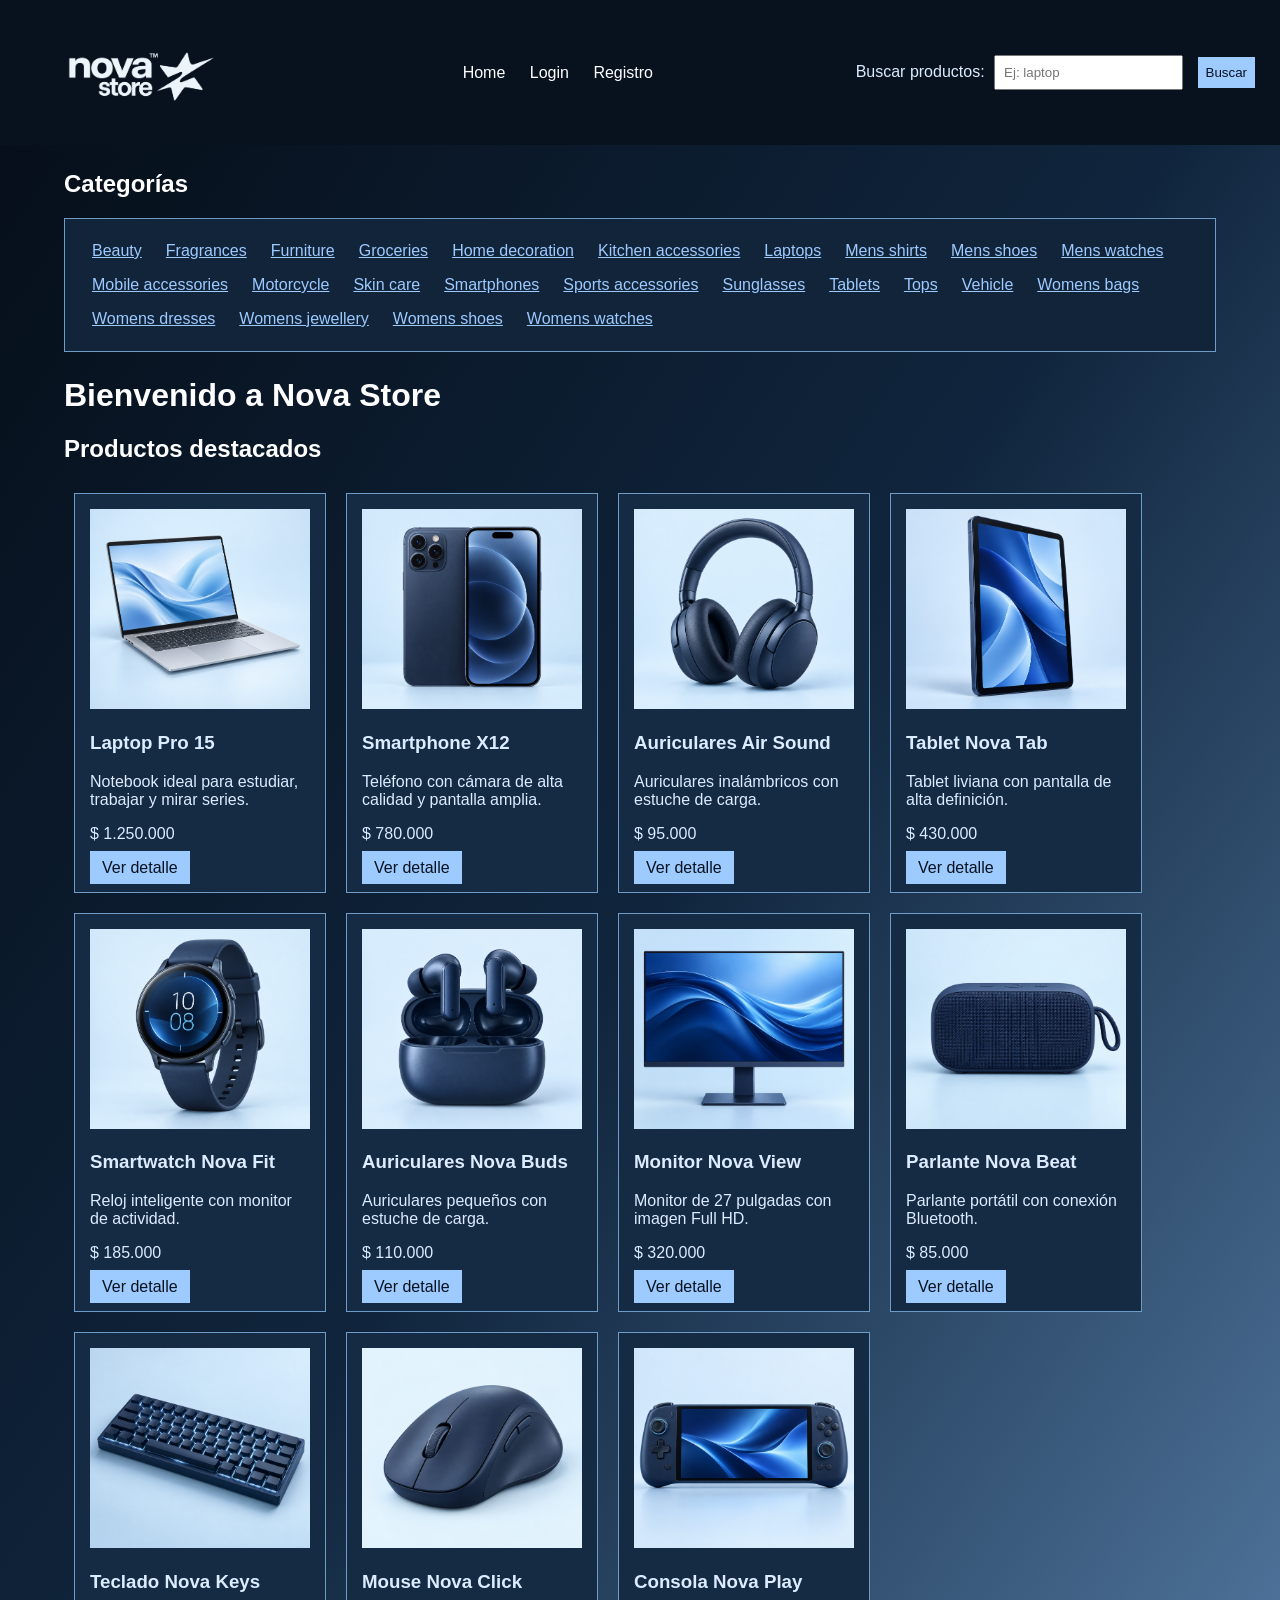
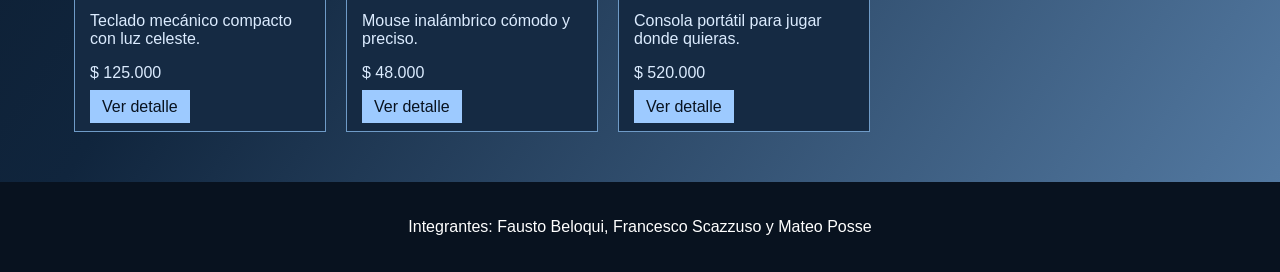
==== commit cc6934e5: "Chiche" ====
--- a/WEB/index.html
+++ b/WEB/index.html
@@ -96,95 +96,47 @@
                 <a href="product.html">Ver detalle</a>
             </article>
             <article>
-                <img src="images/auriculares-nova.png" alt="Auriculares Nova Max">
-                <h3>Auriculares Nova Max</h3>
-                <p>Sonido envolvente y cancelación de ruido.</p>
-                <p>$ 160.000</p>
+                <img src="images/auriculares-buds.png" alt="Auriculares Nova Buds">
+                <h3>Auriculares Nova Buds</h3>
+                <p>Auriculares pequeños con estuche de carga.</p>
+                <p>$ 110.000</p>
                 <a href="product.html">Ver detalle</a>
             </article>
             <article>
-                <img src="images/laptop-nova.png" alt="Notebook Nova Air">
-                <h3>Notebook Nova Air</h3>
-                <p>Notebook fina y rápida para trabajar desde cualquier lugar.</p>
-                <p>$ 980.000</p>
+                <img src="images/monitor-nova.png" alt="Monitor Nova View">
+                <h3>Monitor Nova View</h3>
+                <p>Monitor de 27 pulgadas con imagen Full HD.</p>
+                <p>$ 320.000</p>
                 <a href="product.html">Ver detalle</a>
             </article>
             <article>
-                <img src="images/smartphone-nova.png" alt="Smartphone Nova Lite">
-                <h3>Smartphone Nova Lite</h3>
-                <p>Teléfono ágil con cámara doble y gran batería.</p>
-                <p>$ 590.000</p>
+                <img src="images/parlante-nova.png" alt="Parlante Nova Beat">
+                <h3>Parlante Nova Beat</h3>
+                <p>Parlante portátil con conexión Bluetooth.</p>
+                <p>$ 85.000</p>
                 <a href="product.html">Ver detalle</a>
             </article>
             <article>
-                <img src="images/tablet-nova.png" alt="Tablet Nova Pro">
-                <h3>Tablet Nova Pro</h3>
-                <p>Pantalla amplia para diseño, estudio y entretenimiento.</p>
-                <p>$ 620.000</p>
+                <img src="images/teclado-nova.png" alt="Teclado Nova Keys">
+                <h3>Teclado Nova Keys</h3>
+                <p>Teclado mecánico compacto con luz celeste.</p>
+                <p>$ 125.000</p>
                 <a href="product.html">Ver detalle</a>
             </article>
             <article>
-                <img src="images/smartwatch-nova.png" alt="Smartwatch Nova Active">
-                <h3>Smartwatch Nova Active</h3>
-                <p>Seguimiento deportivo y notificaciones en tu muñeca.</p>
-                <p>$ 210.000</p>
+                <img src="images/mouse-nova.png" alt="Mouse Nova Click">
+                <h3>Mouse Nova Click</h3>
+                <p>Mouse inalámbrico cómodo y preciso.</p>
+                <p>$ 48.000</p>
                 <a href="product.html">Ver detalle</a>
             </article>
-        </section>
+            <article><img src="images/consola-nova.png" alt="Consola Nova Play">
+                <h3>Consola Nova Play</h3>
+                <p>Consola portátil para jugar donde quieras.</p>
+                <p>$ 520.000</p><a href="product.html">Ver detalle</a>
+            </article>
 
-        <h2>Los más vendidos</h2>
-        <section class="productos">
-            <article><img src="images/tablet-nova.png" alt="Tablet">
-                <h3>Tablet Mini</h3>
-                <p>Tablet compacta para llevar a todos lados.</p>
-                <p>$ 430.000</p><a href="product.html">Ver detalle</a>
-            </article>
-            <article><img src="images/smartphone-nova.png" alt="Smartphone Nova Mini">
-                <h3>Smartphone Nova Mini</h3>
-                <p>Potencia y buena cámara en un formato compacto.</p>
-                <p>$ 540.000</p><a href="product.html">Ver detalle</a>
-            </article>
-            <article><img src="images/auriculares-nova.png" alt="Auriculares Nova Sound">
-                <h3>Auriculares Nova Sound</h3>
-                <p>Audio inalámbrico claro y cómodo.</p>
-                <p>$ 95.000</p><a href="product.html">Ver detalle</a>
-            </article>
-            <article><img src="images/smartwatch-nova.png" alt="Smartwatch Nova Fit">
-                <h3>Smartwatch Nova Fit</h3>
-                <p>Controlá tu actividad y tus notificaciones.</p>
-                <p>$ 185.000</p><a href="product.html">Ver detalle</a>
-            </article>
-            <article><img src="images/laptop-nova.png" alt="Notebook Nova Studio">
-                <h3>Notebook Nova Studio</h3>
-                <p>Equipo potente para diseño, edición y trabajo.</p>
-                <p>$ 1.600.000</p><a href="product.html">Ver detalle</a>
-            </article>
-            <article><img src="images/tablet-nova.png" alt="Lector digital Nova Read">
-                <h3>Lector digital Nova Read</h3>
-                <p>Biblioteca portátil con pantalla cómoda para leer.</p>
-                <p>$ 310.000</p><a href="product.html">Ver detalle</a>
-            </article>
-            <article><img src="images/laptop-nova.png" alt="Laptop Nova Go">
-                <h3>Laptop Nova Go</h3>
-                <p>Notebook práctica para estudiar y trabajar.</p>
-                <p>$ 720.000</p><a href="product.html">Ver detalle</a>
-            </article>
-            <article><img src="images/smartphone-nova.png" alt="Smartphone Nova X">
-                <h3>Smartphone Nova X</h3>
-                <p>Pantalla fluida, cámara avanzada y conexión 5G.</p>
-                <p>$ 890.000</p><a href="product.html">Ver detalle</a>
-            </article>
-            <article><img src="images/auriculares-nova.png" alt="Auriculares Nova Studio">
-                <h3>Auriculares Nova Studio</h3>
-                <p>Sonido detallado para música, juegos y edición.</p>
-                <p>$ 220.000</p><a href="product.html">Ver detalle</a>
-            </article>
-            <article><img src="images/smartwatch-nova.png" alt="Smartwatch Nova Pro">
-                <h3>Smartwatch Nova Pro</h3>
-                <p>Reloj inteligente con pantalla nítida y GPS.</p>
-                <p>$ 280.000</p><a href="product.html">Ver detalle</a>
-            </article>
-        </section>
+
     </main>
 
     <footer>
--- a/WEB/style.css
+++ b/WEB/style.css
@@ -1,89 +1,66 @@
 
 body {
+    margin: 0;
     font-family: Arial, sans-serif;
-    background-color: #0b1726;
-    background-image: linear-gradient(to bottom right, #050d17, #10253d, #567da6);
     color: #dcecff;
-    margin: 0;
-    min-height: 100vh;
+    background: linear-gradient(to bottom right, #050d17, #10253d, #567da6);
 }
 
 
 header {
+    padding: 20px;
     background-color: #08121f;
-    background-image: linear-gradient(to right, #050d17, #142a43);
-    color: white;
-    padding: 25px;
     display: flex;
+    justify-content: space-between;
     align-items: center;
-    justify-content: space-between;
     flex-wrap: wrap;
-    border-bottom: 2px solid #6f9bc7;
+    position: sticky;
+    top: 0;
 }
 
 header > a {
+    width: 220px;
+    height: 85px;
     background-image: url("images/nova-store-logo.png");
     background-size: contain;
+    background-position: center;
     background-repeat: no-repeat;
-    background-position: center;
-    display: block;
-    width: 230px;
-    height: 90px;
     font-size: 0;
 }
 
-header nav {
-    padding: 10px;
-}
-
-header nav a {
-    color: #dcecff;
+header a {
+    color: white;
     margin: 10px;
     text-decoration: none;
 }
 
-header nav a:hover {
-    color: white;
-}
 
-header form {
-    margin: 10px;
+a {
+    color: #9dcaff;
 }
 
 
-body > nav {
+body > nav, main {
     width: 90%;
     max-width: 1200px;
-    margin: 20px auto;
+    margin: 25px auto;
 }
 
 body > nav ul {
+    padding: 15px;
     background-color: #12243a;
-    padding: 15px;
-    border: 1px solid #345472;
-    border-radius: 6px;
+    border: 1px solid #6f9bc7;
     list-style: none;
     display: flex;
     flex-wrap: wrap;
 }
 
 body > nav li {
-    margin: 7px 12px;
-}
-
-a {
-    color: #9dcaff;
-}
-
-
-main {
-    width: 90%;
-    max-width: 1200px;
-    margin: 30px auto;
+    margin: 8px 12px;
 }
 
 h1, h2 {
-    color: #e6f3ff;
+    color: white;
 }
 
 
@@ -92,78 +69,44 @@
     flex-wrap: wrap;
 }
 
+article {
+    padding: 15px;
+    margin: 10px;
+    background-color: #152a43;
+    border: 1px solid #6f9bc7;
+}
+
 .productos article {
     width: 220px;
-    margin: 10px;
-    box-shadow: 0 4px 10px #050d17;
-}
-
-article {
-    background-color: #152a43;
-    padding: 18px;
-    margin-bottom: 15px;
-    border: 1px solid #345472;
-    border-radius: 6px;
 }
 
 article img {
     width: 100%;
     height: 200px;
     object-fit: cover;
-    display: block;
-    margin: auto;
-    background-color: #eaf4ff;
-    border-radius: 5px;
 }
 
-article a {
-    background-color: #6f9bc7;
+article a, button {
+    padding: 8px 12px;
+    background-color: #9dcaff;
     color: #08121f;
-    padding: 8px 12px;
+    border: none;
     text-decoration: none;
-    border-radius: 4px;
-    font-weight: bold;
-}
-
-article a:hover {
-    background-color: #9dcaff;
 }
 
 
 .cuenta {
-    background-color: #152a43;
     width: 400px;
     max-width: 90%;
     margin: 30px auto;
-    padding: 25px;
-    border: 1px solid #345472;
-    border-radius: 6px;
+    padding: 20px;
+    background-color: #152a43;
 }
 
 input, button {
     padding: 8px;
     margin: 5px;
-    border: 1px solid #6f9bc7;
-    border-radius: 4px;
 }
-
-input {
-    background-color: #eaf4ff;
-    color: #08121f;
-}
-
-button {
-    background-color: #6f9bc7;
-    color: #08121f;
-    border: none;
-    cursor: pointer;
-    font-weight: bold;
-}
-
-button:hover {
-    background-color: #9dcaff;
-}
-
 
 main section > img {
     width: 350px;
@@ -172,10 +115,9 @@
 
 
 footer {
-    background-color: #08121f;
-    color: #dcecff;
-    text-align: center;
     padding: 20px;
     margin-top: 40px;
-    border-top: 1px solid #345472;
+    background-color: #08121f;
+    color: white;
+    text-align: center;
 }
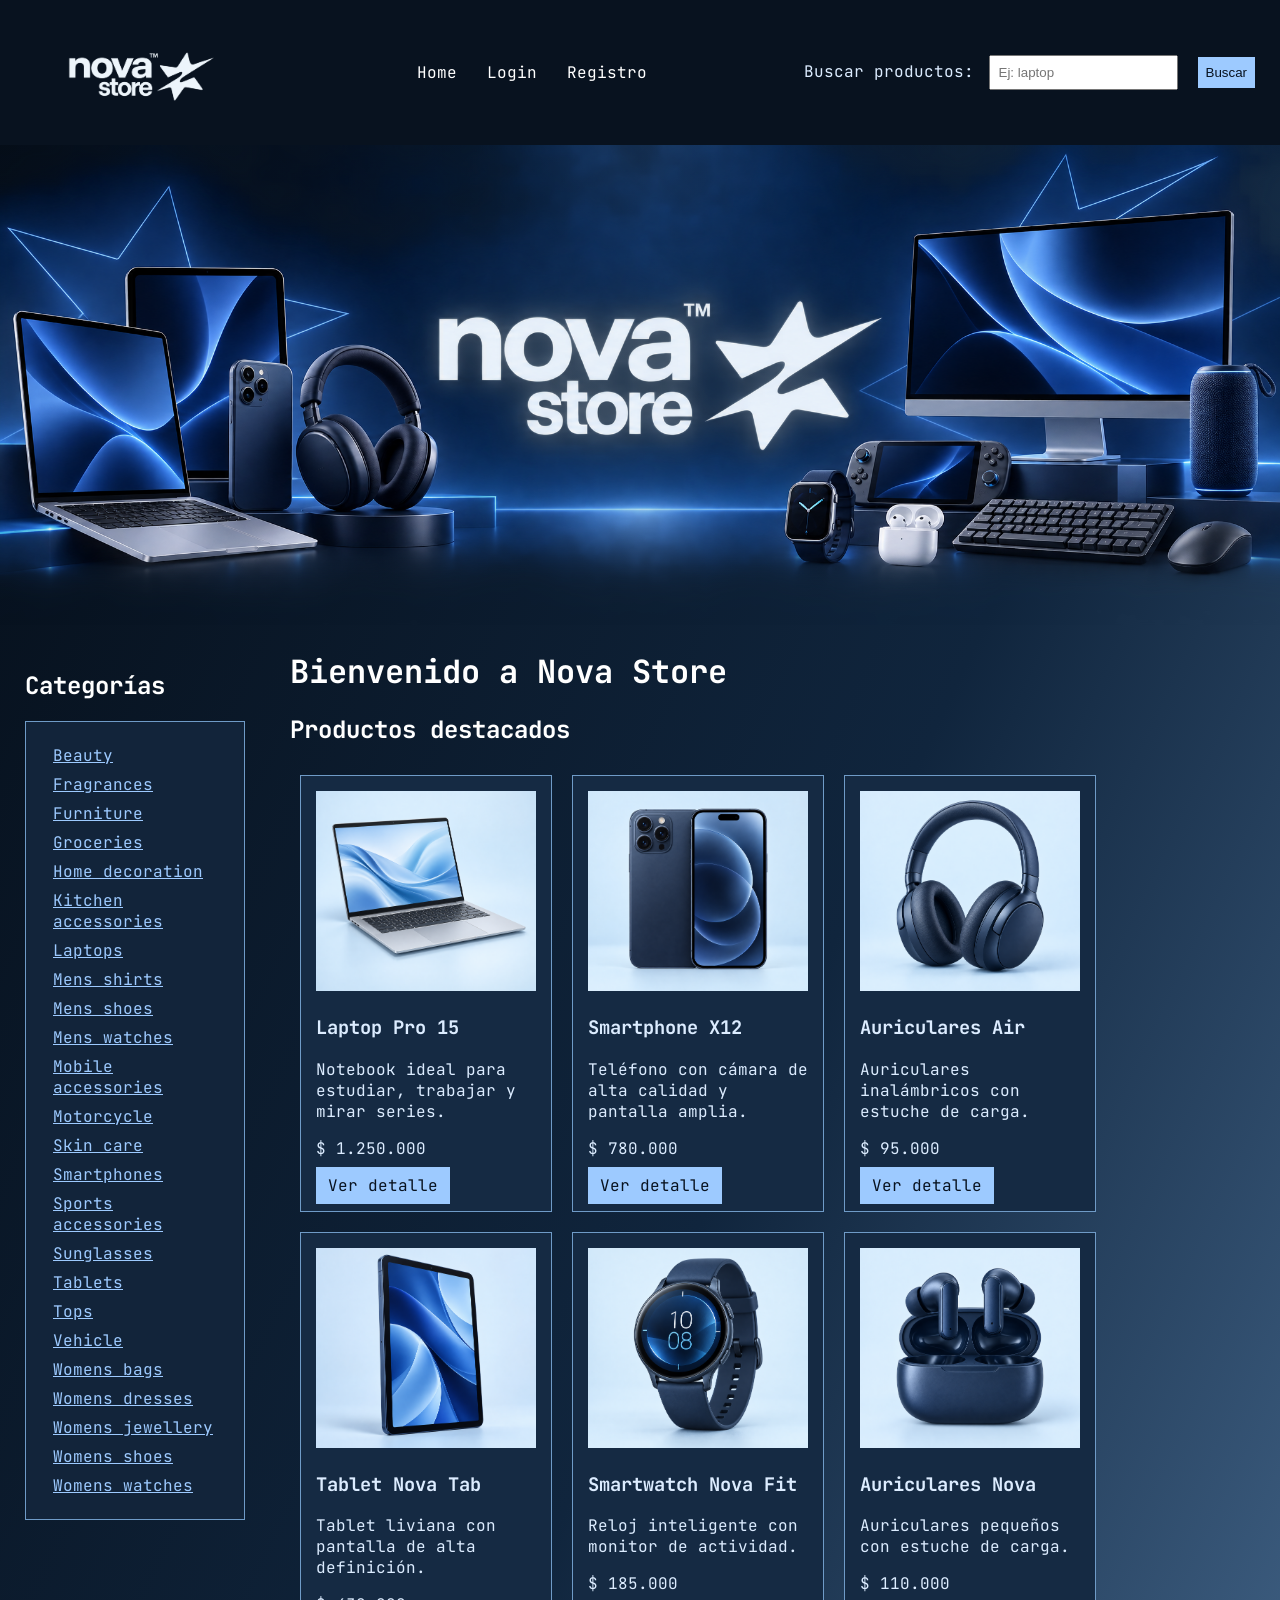
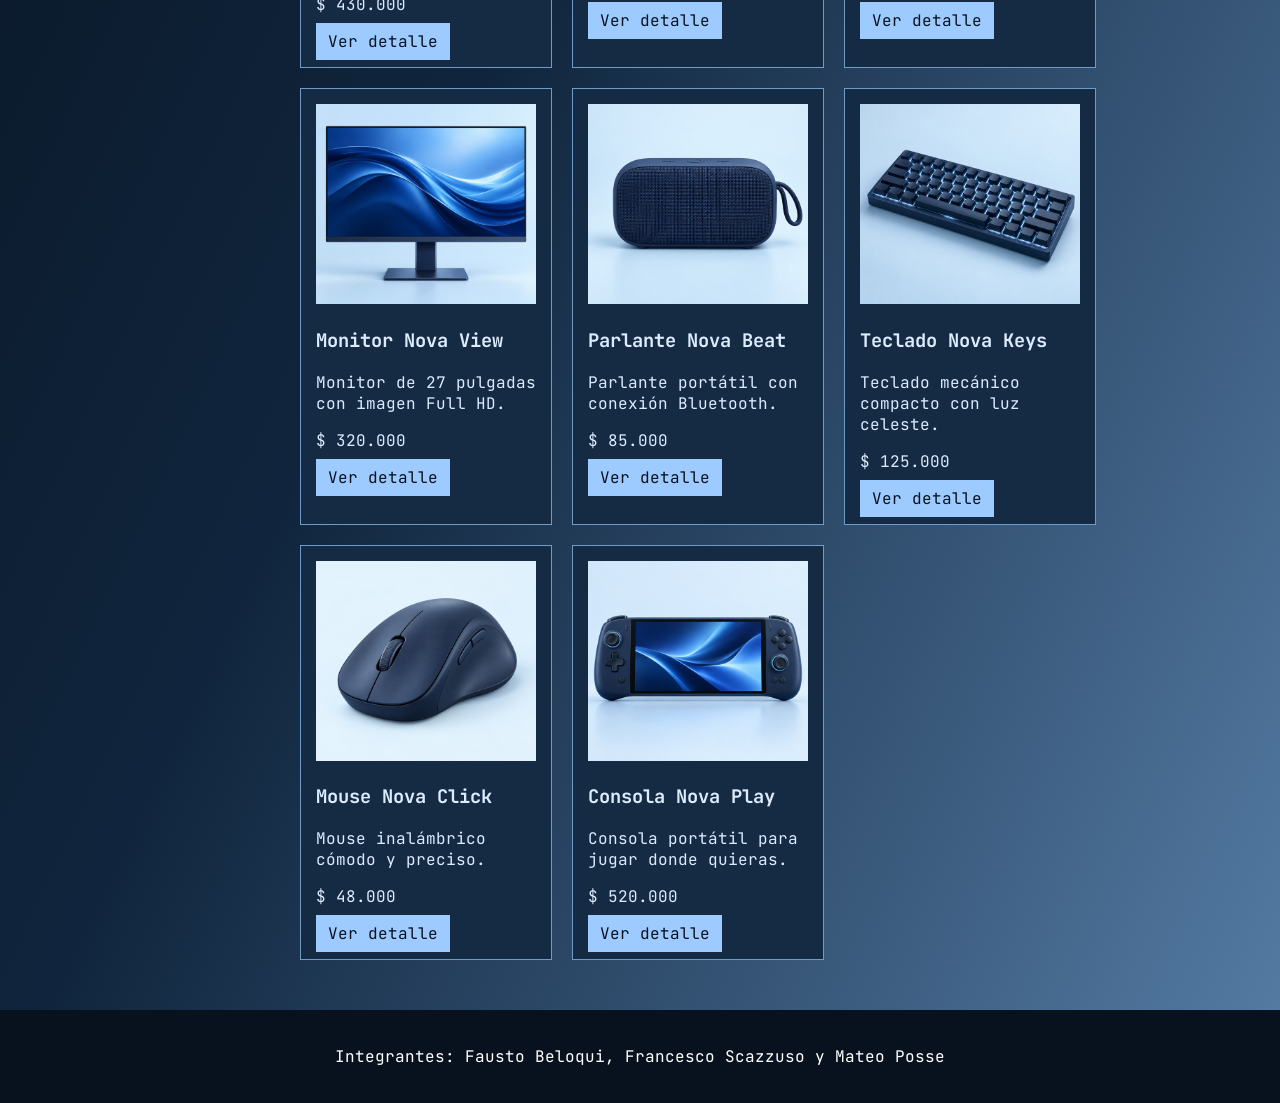
==== commit 6728c2aa: "Banner" ====
--- a/WEB/index.html
+++ b/WEB/index.html
@@ -24,6 +24,10 @@
             <button type="submit">Buscar</button>
         </form>
     </header>
+
+    <section class="banner">
+        <img src="images/banner-nova-store.png" alt="Productos tecnológicos de Nova Store">
+    </section>
 
     <nav>
         <h2>Categorías</h2>
@@ -76,7 +80,7 @@
             </article>
             <article>
                 <img src="images/auriculares-nova.png" alt="Auriculares inalámbricos">
-                <h3>Auriculares Air Sound</h3>
+                <h3>Auriculares Air </h3>
                 <p>Auriculares inalámbricos con estuche de carga.</p>
                 <p>$ 95.000</p>
                 <a href="product.html">Ver detalle</a>
@@ -97,7 +101,7 @@
             </article>
             <article>
                 <img src="images/auriculares-buds.png" alt="Auriculares Nova Buds">
-                <h3>Auriculares Nova Buds</h3>
+                <h3>Auriculares Nova</h3>
                 <p>Auriculares pequeños con estuche de carga.</p>
                 <p>$ 110.000</p>
                 <a href="product.html">Ver detalle</a>
--- a/WEB/style.css
+++ b/WEB/style.css
@@ -1,7 +1,9 @@
+
+@import url("https://fonts.googleapis.com/css2?family=JetBrains+Mono:wght@400;700&display=swap");
 
 body {
     margin: 0;
-    font-family: Arial, sans-serif;
+    font-family: "JetBrains Mono", monospace;
     color: #dcecff;
     background: linear-gradient(to bottom right, #050d17, #10253d, #567da6);
 }
@@ -40,10 +42,14 @@
 }
 
 
-body > nav, main {
-    width: 90%;
-    max-width: 1200px;
-    margin: 25px auto;
+body > nav {
+    width: 220px;
+    margin: 25px;
+    float: left;
+}
+
+main {
+    margin: 25px 25px 25px 290px;
 }
 
 body > nav ul {
@@ -51,8 +57,6 @@
     background-color: #12243a;
     border: 1px solid #6f9bc7;
     list-style: none;
-    display: flex;
-    flex-wrap: wrap;
 }
 
 body > nav li {
@@ -113,6 +117,15 @@
     max-width: 100%;
 }
 
+.banner img {
+    width: 100%;
+    display: block;
+}
+
+.banner {
+    margin: 0;
+}
+
 
 footer {
     padding: 20px;
@@ -120,4 +133,5 @@
     background-color: #08121f;
     color: white;
     text-align: center;
+    clear: both;
 }
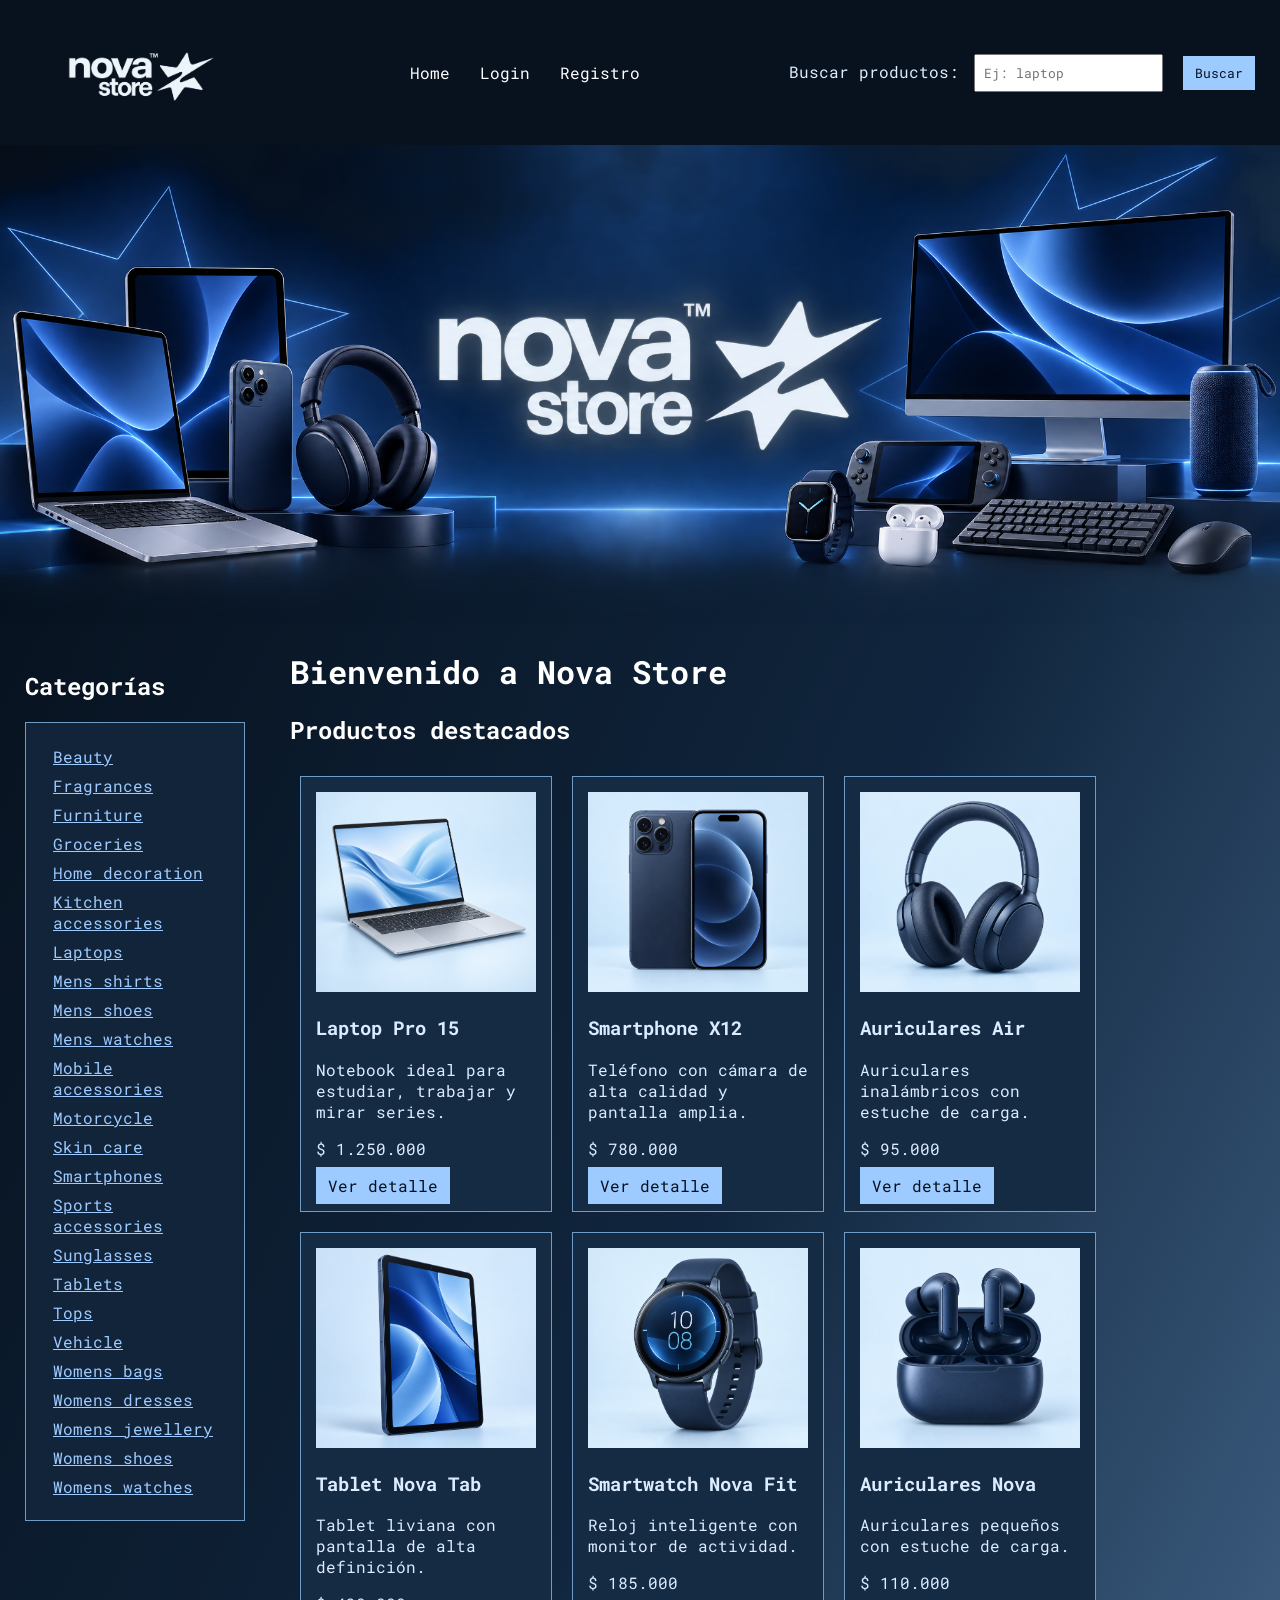
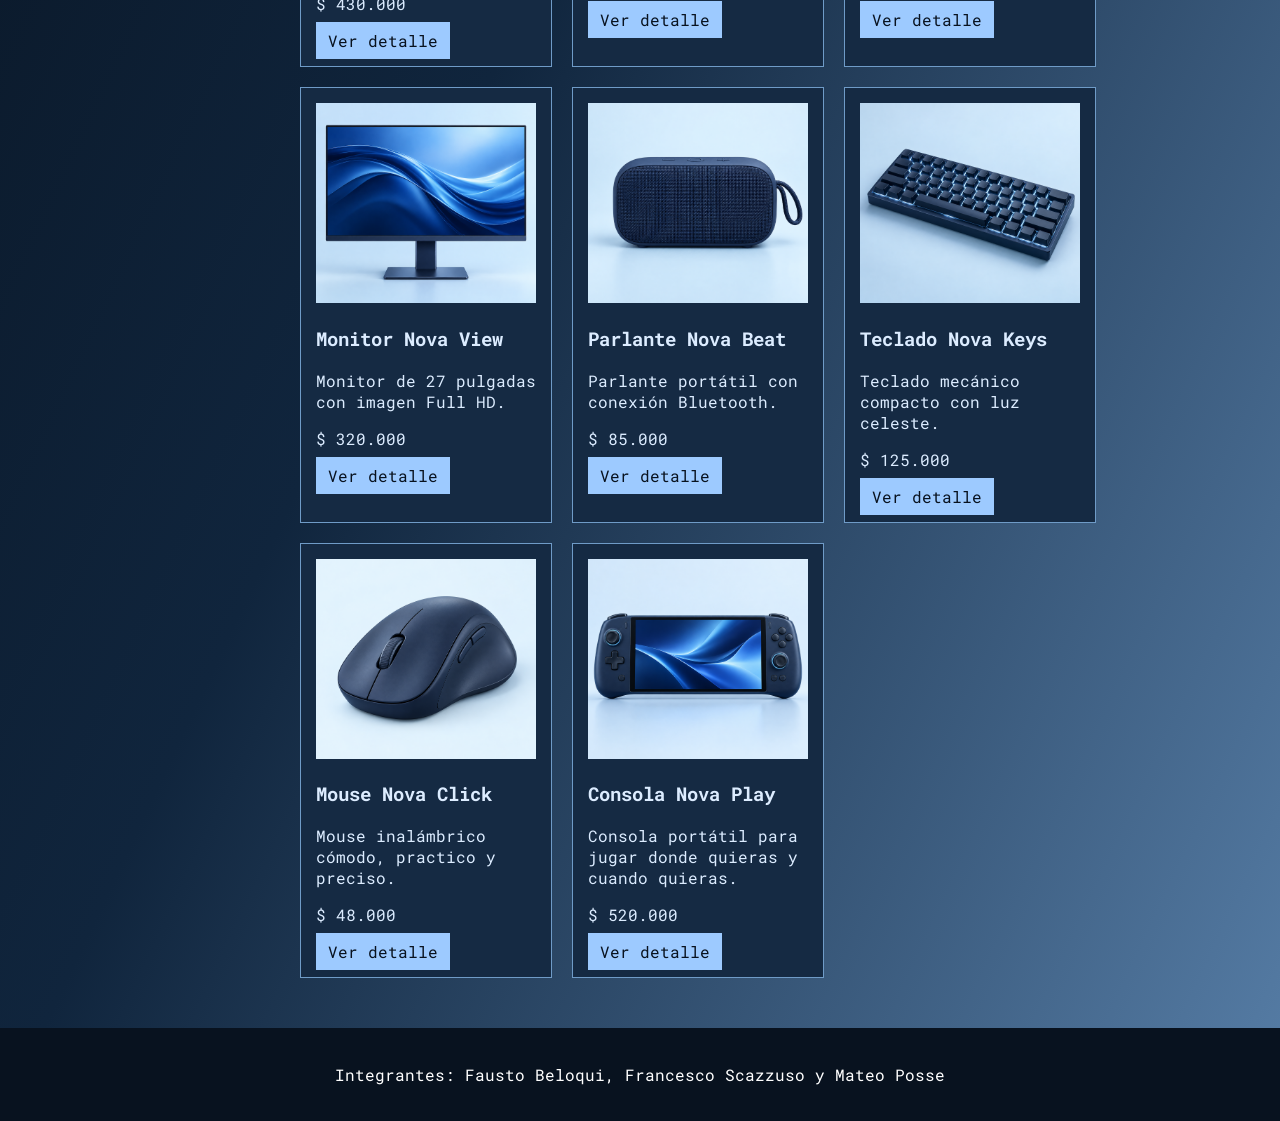
==== commit 0f6f93de: "Mejor css" ====
--- a/WEB/index.html
+++ b/WEB/index.html
@@ -4,13 +4,18 @@
 <head>
     <meta charset="UTF-8">
     <meta name="viewport" content="width=device-width, initial-scale=1.0">
-    <link rel="stylesheet" href="style.css">
+    <link rel="preconnect" href="https://fonts.googleapis.com">
+    <link rel="preconnect" href="https://fonts.gstatic.com" crossorigin>
+    <link
+        href="https://fonts.googleapis.com/css2?family=Noto+Sans:ital,wght@0,100..900;1,100..900&amp;family=Roboto+Mono:ital,wght@0,100..700;1,100..700&amp;display=swap"
+        rel="stylesheet">
+    <link rel="stylesheet" href="../CSS/style.css">
     <title>Nova Store - Inicio</title>
 </head>
 
 <body>
     <header>
-        <a href="index.html">Nova Store</a>
+        <a href="index.html"><img class="logo" src="images/nova-store-logo.png" alt="Nova Store"></a>
 
         <nav>
             <a href="index.html">Home</a>
@@ -23,13 +28,14 @@
             <input type="text" id="buscador" name="busqueda" placeholder="Ej: laptop">
             <button type="submit">Buscar</button>
         </form>
+
     </header>
 
     <section class="banner">
-        <img src="images/banner-nova-store.png" alt="Productos tecnológicos de Nova Store">
+        <img src="images/banner-nova-store.png" alt="Nova Store">
     </section>
 
-    <nav>
+    <nav class="categorias">
         <h2>Categorías</h2>
         <ul>
             <li><a href="category.html">Beauty</a></li>
@@ -130,13 +136,13 @@
             <article>
                 <img src="images/mouse-nova.png" alt="Mouse Nova Click">
                 <h3>Mouse Nova Click</h3>
-                <p>Mouse inalámbrico cómodo y preciso.</p>
+                <p>Mouse inalámbrico cómodo, practico y preciso.</p>
                 <p>$ 48.000</p>
                 <a href="product.html">Ver detalle</a>
             </article>
             <article><img src="images/consola-nova.png" alt="Consola Nova Play">
                 <h3>Consola Nova Play</h3>
-                <p>Consola portátil para jugar donde quieras.</p>
+                <p>Consola portátil para jugar donde quieras y cuando quieras.</p>
                 <p>$ 520.000</p><a href="product.html">Ver detalle</a>
             </article>
 
@@ -148,4 +154,4 @@
     </footer>
 </body>
 
-</html>
+</html>
--- a/CSS/style.css
+++ b/CSS/style.css
@@ -0,0 +1,147 @@
+body {
+    margin: 0;
+    font-family: "Roboto Mono", monospace;
+    color: #dcecff;
+    background: linear-gradient(to bottom right, #050d17, #10253d, #567da6);
+}
+
+button {
+    font-family: inherit;
+    padding: 8px;
+    margin: 5px;
+    padding: 8px 12px;
+    background-color: #9dcaff;
+    color: #08121f;
+    border: none;
+    text-decoration: none;
+}
+
+input {
+    font-family: inherit;
+    padding: 8px;
+    margin: 5px;
+}
+
+header {
+    padding: 20px;
+    background-color: #08121f;
+    display: flex;
+    justify-content: space-between;
+    align-items: center;
+    flex-wrap: wrap;
+    position: sticky;
+    top: 0;
+}
+
+.logo {
+    width: 220px;
+    height: 85px;
+    object-fit: contain;
+    display: block;
+}
+
+header a {
+    color: white;
+    margin: 10px;
+    text-decoration: none;
+}
+
+
+a {
+    color: #9dcaff;
+}
+
+
+.categorias {
+    width: 220px;
+    margin: 25px;
+    float: left;
+}
+
+main {
+    margin: 25px 25px 25px 290px;
+}
+
+.categorias ul {
+    padding: 15px;
+    background-color: #12243a;
+    border: 1px solid #6f9bc7;
+    list-style: none;
+}
+
+.categorias li {
+    margin: 8px 12px;
+}
+
+h1 {
+    color: white;
+}
+
+h2 {
+    color: white;
+}
+
+.productos {
+    display: flex;
+    flex-wrap: wrap;
+}
+
+article {
+    padding: 15px;
+    margin: 10px;
+    background-color: #152a43;
+    border: 1px solid #6f9bc7;
+}
+
+.productos article {
+    width: 220px;
+}
+
+article img {
+    width: 100%;
+    height: 200px;
+    object-fit: cover;
+}
+
+article a {
+    padding: 8px 12px;
+    background-color: #9dcaff;
+    color: #08121f;
+    border: none;
+    text-decoration: none;
+}
+
+
+.cuenta {
+    width: 400px;
+    max-width: 90%;
+    margin: 30px auto;
+    padding: 20px;
+    background-color: #152a43;
+}
+
+
+
+.imagen-producto {
+    width: 350px;
+    max-width: 100%;
+}
+
+.banner img {
+    width: 100%;
+    display: block;
+}
+
+.banner {
+    margin: 0;
+}
+
+
+footer {
+    padding: 20px;
+    margin-top: 40px;
+    background-color: #08121f;
+    color: white;
+    text-align: center;
+    clear: both;
+}
